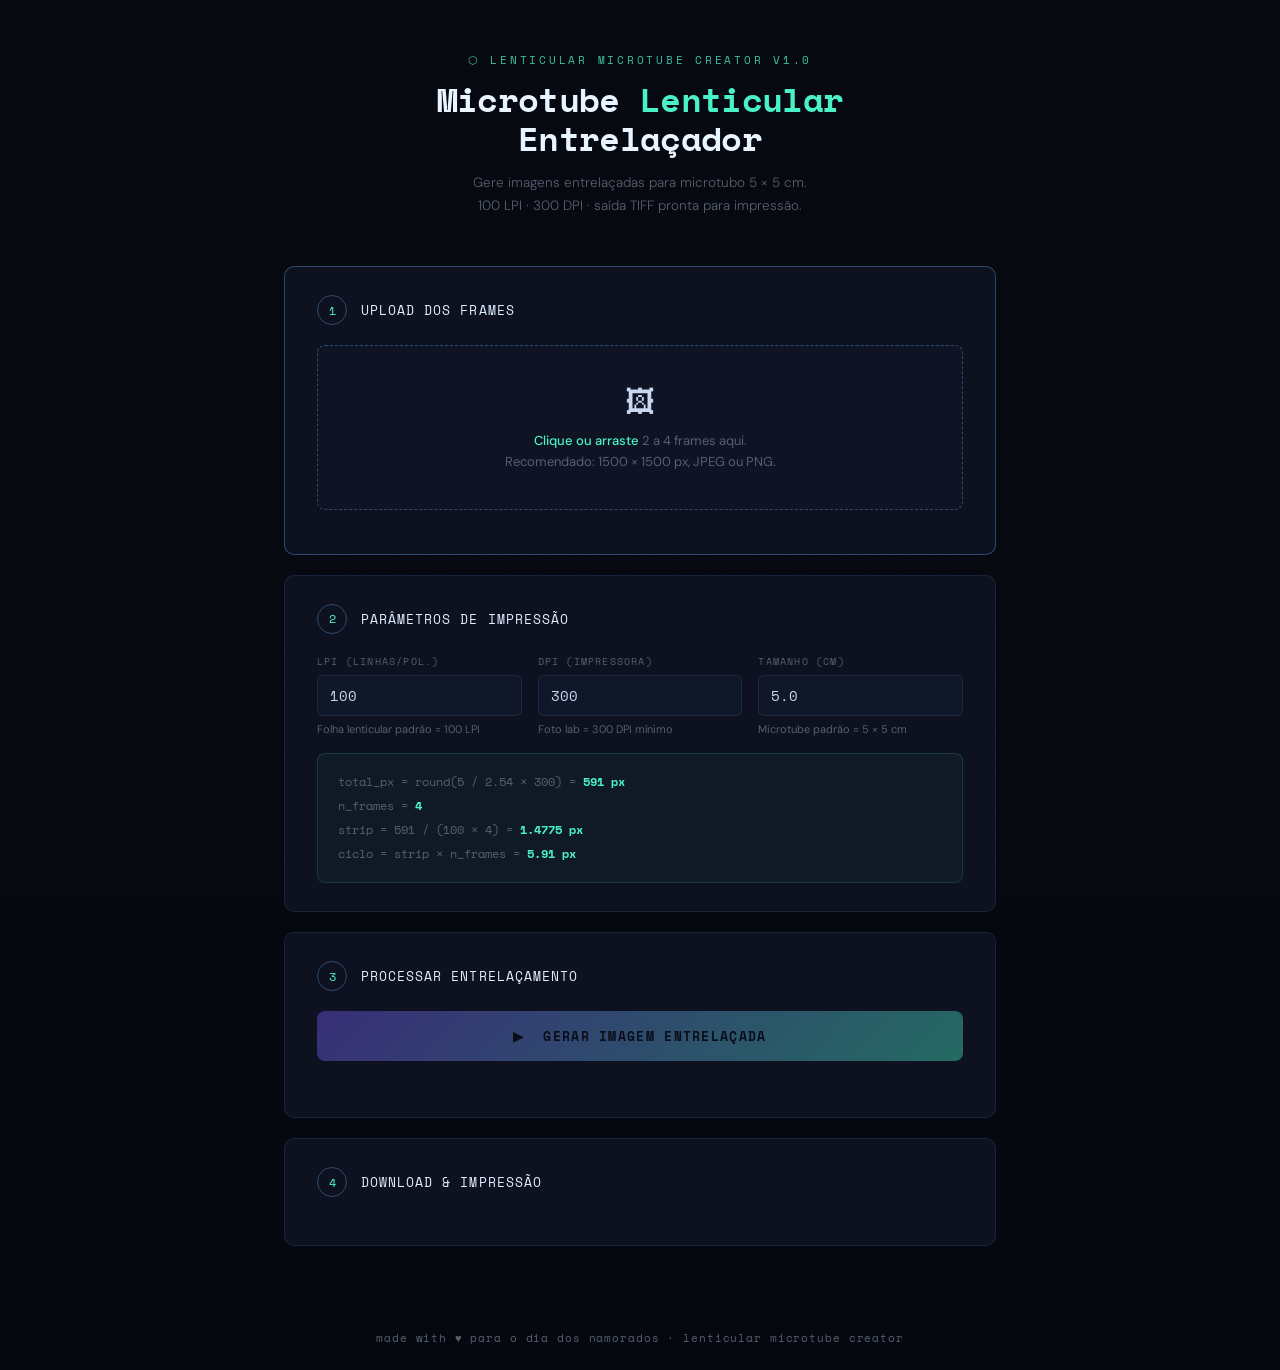
==== app/templates/index.html @ 51a80b2f "feat: run app, validate initial tests successfully" ====
<!DOCTYPE html>
<html lang="pt-BR">
<head>
<meta charset="UTF-8" />
<meta name="viewport" content="width=device-width, initial-scale=1.0" />
<title>Lenticular Microtube Creator</title>
<link rel="preconnect" href="https://fonts.googleapis.com" />
<link href="https://fonts.googleapis.com/css2?family=Space+Mono:ital,wght@0,400;0,700;1,400&family=DM+Sans:wght@300;400;500&display=swap" rel="stylesheet" />
<style>
  /* ── RESET & TOKENS ─────────────────────────────────────────── */
  *, *::before, *::after { box-sizing: border-box; margin: 0; padding: 0; }

  :root {
    --bg:         #060810;
    --surface:    #0d1120;
    --border:     rgba(100,180,255,.12);
    --border-hi:  rgba(100,180,255,.35);
    --text:       #c8d8f0;
    --muted:      #566070;
    --accent:     #4af0c8;
    --accent2:    #7b5cfa;
    --error:      #ff5c7a;
    --radius:     10px;
    --mono:       'Space Mono', monospace;
    --sans:       'DM Sans', sans-serif;
  }

  body {
    background: var(--bg);
    color: var(--text);
    font-family: var(--sans);
    font-size: 15px;
    min-height: 100vh;
    display: flex;
    flex-direction: column;
    align-items: center;
  }

  /* ── NOISE OVERLAY ─────────────────────────────────────────── */
  body::before {
    content: '';
    position: fixed; inset: 0; z-index: 0; pointer-events: none;
    background-image: url("data:image/svg+xml,%3Csvg viewBox='0 0 200 200' xmlns='http://www.w3.org/2000/svg'%3E%3Cfilter id='n'%3E%3CfeTurbulence type='fractalNoise' baseFrequency='0.9' numOctaves='4' stitchTiles='stitch'/%3E%3C/filter%3E%3Crect width='100%25' height='100%25' filter='url(%23n)' opacity='0.04'/%3E%3C/svg%3E");
    background-size: 180px;
    opacity: .55;
  }

  /* ── HEADER ─────────────────────────────────────────────────── */
  header {
    position: relative; z-index: 1;
    width: 100%; max-width: 760px;
    padding: 52px 24px 0;
    text-align: center;
  }

  .logo-line {
    font-family: var(--mono);
    font-size: 11px;
    letter-spacing: .25em;
    color: var(--accent);
    text-transform: uppercase;
    margin-bottom: 12px;
    opacity: .8;
  }

  h1 {
    font-family: var(--mono);
    font-size: clamp(22px, 5vw, 34px);
    font-weight: 700;
    line-height: 1.15;
    letter-spacing: -.02em;
    color: #e8f4ff;
    margin-bottom: 14px;
  }

  h1 span { color: var(--accent); }

  .subtitle {
    color: var(--muted);
    font-size: 13.5px;
    font-weight: 300;
    max-width: 480px;
    margin: 0 auto 48px;
    line-height: 1.7;
  }

  /* ── PIPELINE STEPS ─────────────────────────────────────────── */
  .pipeline {
    position: relative; z-index: 1;
    width: 100%; max-width: 760px;
    padding: 0 24px;
    display: flex;
    flex-direction: column;
    gap: 20px;
  }

  .step {
    background: var(--surface);
    border: 1px solid var(--border);
    border-radius: var(--radius);
    padding: 28px 32px;
    transition: border-color .2s;
  }
  .step.active  { border-color: var(--border-hi); }
  .step.done    { border-color: rgba(74,240,200,.25); }
  .step.error   { border-color: rgba(255,92,122,.3); }

  .step-head {
    display: flex;
    align-items: center;
    gap: 14px;
    margin-bottom: 20px;
  }

  .step-num {
    width: 30px; height: 30px;
    border-radius: 50%;
    border: 1.5px solid var(--border-hi);
    display: grid; place-items: center;
    font-family: var(--mono);
    font-size: 12px;
    color: var(--accent);
    flex-shrink: 0;
    transition: background .3s, border-color .3s;
  }
  .step.done .step-num { background: var(--accent); border-color: var(--accent); color: #060810; }
  .step.done .step-num::after { content: '✓'; font-size: 13px; font-weight: 700; }

  .step-title {
    font-family: var(--mono);
    font-size: 13px;
    letter-spacing: .08em;
    color: #e0eeff;
    text-transform: uppercase;
  }

  /* ── DROP ZONE ───────────────────────────────────────────────── */
  .dropzone {
    border: 1.5px dashed var(--border-hi);
    border-radius: 8px;
    padding: 36px 20px;
    text-align: center;
    cursor: pointer;
    transition: background .2s, border-color .2s;
    background: rgba(100,180,255,.02);
  }
  .dropzone:hover, .dropzone.drag-over {
    background: rgba(100,180,255,.06);
    border-color: var(--accent);
  }

  .dropzone input { display: none; }

  .drop-icon { font-size: 30px; margin-bottom: 10px; }
  .drop-label { font-size: 13px; color: var(--muted); line-height: 1.6; }
  .drop-label strong { color: var(--accent); font-weight: 500; }

  /* ── THUMBNAILS ──────────────────────────────────────────────── */
  .thumbs {
    display: flex;
    gap: 12px;
    flex-wrap: wrap;
    margin-top: 16px;
  }

  .thumb {
    position: relative;
    width: 80px; height: 80px;
    border-radius: 6px;
    overflow: hidden;
    border: 1px solid var(--border-hi);
  }
  .thumb img { width: 100%; height: 100%; object-fit: cover; display: block; }
  .thumb-label {
    position: absolute; bottom: 0; left: 0; right: 0;
    font-family: var(--mono); font-size: 9px;
    background: rgba(6,8,16,.75);
    color: var(--accent); text-align: center;
    padding: 2px 0;
  }
  .thumb-remove {
    position: absolute; top: 3px; right: 3px;
    background: rgba(255,92,122,.85);
    border: none; color: white;
    width: 16px; height: 16px;
    border-radius: 50%;
    font-size: 9px; cursor: pointer;
    display: grid; place-items: center;
    line-height: 1;
  }

  /* ── PARAMS ──────────────────────────────────────────────────── */
  .params-grid {
    display: grid;
    grid-template-columns: repeat(auto-fit, minmax(160px, 1fr));
    gap: 16px;
  }

  .param-field label {
    display: block;
    font-family: var(--mono);
    font-size: 10px;
    letter-spacing: .12em;
    color: var(--muted);
    text-transform: uppercase;
    margin-bottom: 6px;
  }

  .param-field input {
    width: 100%;
    background: rgba(100,180,255,.04);
    border: 1px solid var(--border);
    border-radius: 6px;
    padding: 9px 12px;
    color: var(--text);
    font-family: var(--mono);
    font-size: 14px;
    outline: none;
    transition: border-color .2s;
  }
  .param-field input:focus { border-color: var(--accent); }

  .param-hint {
    font-size: 11px; color: var(--muted);
    margin-top: 5px; line-height: 1.5;
  }

  /* ── MATH PREVIEW ────────────────────────────────────────────── */
  .math-box {
    background: rgba(74,240,200,.04);
    border: 1px solid rgba(74,240,200,.15);
    border-radius: 8px;
    padding: 16px 20px;
    font-family: var(--mono);
    font-size: 12px;
    line-height: 2;
    color: var(--muted);
    margin-top: 16px;
  }
  .math-box span { color: var(--accent); font-weight: 700; }

  /* ── BUTTON ──────────────────────────────────────────────────── */
  .btn-process {
    display: flex; align-items: center; justify-content: center; gap: 10px;
    width: 100%; margin-top: 12px;
    padding: 15px;
    background: linear-gradient(135deg, var(--accent2), var(--accent));
    border: none; border-radius: 8px;
    color: #060810;
    font-family: var(--mono); font-size: 13px; font-weight: 700;
    letter-spacing: .1em; text-transform: uppercase;
    cursor: pointer;
    transition: opacity .2s, transform .1s;
  }
  .btn-process:disabled { opacity: .4; cursor: not-allowed; }
  .btn-process:not(:disabled):hover { opacity: .88; }
  .btn-process:not(:disabled):active { transform: scale(.98); }

  /* ── PROGRESS ────────────────────────────────────────────────── */
  .progress-track {
    height: 3px;
    background: var(--border);
    border-radius: 3px;
    overflow: hidden;
    margin-top: 16px;
    display: none;
  }
  .progress-track.visible { display: block; }

  .progress-bar {
    height: 100%;
    background: linear-gradient(90deg, var(--accent2), var(--accent));
    border-radius: 3px;
    width: 0%;
    transition: width .4s ease;
    animation: pulse-bar 1.5s ease-in-out infinite;
  }
  @keyframes pulse-bar {
    0%, 100% { opacity: 1; } 50% { opacity: .6; }
  }

  .status-msg {
    font-family: var(--mono); font-size: 12px;
    color: var(--muted); margin-top: 10px;
    min-height: 18px;
  }
  .status-msg.ok    { color: var(--accent); }
  .status-msg.err   { color: var(--error); }

  /* ── RESULT PANEL ────────────────────────────────────────────── */
  .result-panel {
    display: none;
    flex-direction: column;
    align-items: center;
    gap: 20px;
  }
  .result-panel.visible { display: flex; }

  .preview-wrap {
    position: relative;
    width: 220px; height: 220px;
    border-radius: 50%;
    overflow: hidden;
    border: 2px solid var(--border-hi);
    box-shadow: 0 0 40px rgba(74,240,200,.15);
  }
  .preview-wrap img { width: 100%; height: 100%; object-fit: cover; }

  .preview-label {
    font-family: var(--mono); font-size: 11px;
    color: var(--muted); text-align: center; letter-spacing: .1em;
  }

  .btn-download {
    display: flex; align-items: center; gap: 8px;
    padding: 12px 28px;
    background: transparent;
    border: 1.5px solid var(--accent);
    border-radius: 8px;
    color: var(--accent);
    font-family: var(--mono); font-size: 12px; font-weight: 700;
    letter-spacing: .1em; text-transform: uppercase;
    cursor: pointer;
    transition: background .2s, color .2s;
    text-decoration: none;
  }
  .btn-download:hover { background: var(--accent); color: #060810; }

  .print-tip {
    background: rgba(123,92,250,.08);
    border: 1px solid rgba(123,92,250,.2);
    border-radius: 8px;
    padding: 14px 18px;
    font-size: 12.5px;
    line-height: 1.7;
    color: var(--muted);
    max-width: 440px;
    text-align: center;
  }
  .print-tip strong { color: #e0eeff; }

  /* ── FOOTER ─────────────────────────────────────────────────── */
  footer {
    position: relative; z-index: 1;
    margin-top: 60px; padding: 24px;
    font-family: var(--mono); font-size: 11px;
    color: var(--muted); letter-spacing: .08em;
    text-align: center;
  }
</style>
</head>
<body>

<header>
  <p class="logo-line">⬡ lenticular microtube creator v1.0</p>
  <h1>Microtube <span>Lenticular</span><br/>Entrelaçador</h1>
  <p class="subtitle">
    Gere imagens entrelaçadas para microtubo 5 × 5 cm.<br/>
    100 LPI · 300 DPI · saída TIFF pronta para impressão.
  </p>
</header>

<main class="pipeline">

  <!-- STEP 1: Upload -->
  <section class="step active" id="step-upload">
    <div class="step-head">
      <div class="step-num" id="num-1">1</div>
      <span class="step-title">Upload dos Frames</span>
    </div>

    <div class="dropzone" id="dropzone">
      <input type="file" id="file-input" accept="image/*" multiple />
      <div class="drop-icon">🖼</div>
      <p class="drop-label">
        <strong>Clique ou arraste</strong> 2 a 4 frames aqui.<br/>
        Recomendado: 1500 × 1500 px, JPEG ou PNG.
      </p>
    </div>

    <div class="thumbs" id="thumbs"></div>
  </section>

  <!-- STEP 2: Params -->
  <section class="step" id="step-params">
    <div class="step-head">
      <div class="step-num" id="num-2">2</div>
      <span class="step-title">Parâmetros de Impressão</span>
    </div>

    <div class="params-grid">
      <div class="param-field">
        <label>LPI (linhas/pol.)</label>
        <input type="number" id="p-lpi" value="100" min="60" max="200" />
        <p class="param-hint">Folha lenticular padrão = 100 LPI</p>
      </div>
      <div class="param-field">
        <label>DPI (impressora)</label>
        <input type="number" id="p-dpi" value="300" min="150" max="600" />
        <p class="param-hint">Foto lab = 300 DPI mínimo</p>
      </div>
      <div class="param-field">
        <label>Tamanho (cm)</label>
        <input type="number" id="p-size" value="5.0" min="2" max="20" step="0.5" />
        <p class="param-hint">Microtube padrão = 5 × 5 cm</p>
      </div>
    </div>

    <div class="math-box" id="math-box">
      <!-- preenchido via JS -->
    </div>
  </section>

  <!-- STEP 3: Process -->
  <section class="step" id="step-process">
    <div class="step-head">
      <div class="step-num" id="num-3">3</div>
      <span class="step-title">Processar Entrelaçamento</span>
    </div>

    <button class="btn-process" id="btn-run" disabled>
      ▶ &nbsp;Gerar Imagem Entrelaçada
    </button>

    <div class="progress-track" id="progress-track">
      <div class="progress-bar" id="progress-bar" style="width:15%"></div>
    </div>
    <p class="status-msg" id="status-msg"></p>
  </section>

  <!-- STEP 4: Result -->
  <section class="step" id="step-result">
    <div class="step-head">
      <div class="step-num" id="num-4">4</div>
      <span class="step-title">Download & Impressão</span>
    </div>

    <div class="result-panel" id="result-panel">
      <div class="preview-wrap">
        <img id="preview-img" src="" alt="Preview entrelaçado" />
      </div>
      <p class="preview-label">↑ simulação de como ficará no microtube</p>

      <a class="btn-download" id="btn-download" href="#" download>
        ↓ &nbsp;Baixar TIFF (impressão 1:1)
      </a>

      <div class="print-tip">
        <strong>Como imprimir:</strong><br/>
        Envie o TIFF para uma gráfica ou impressora fotográfica.<br/>
        Defina tamanho <strong>5 × 5 cm</strong> sem escalonamento automático.<br/>
        Papel fotográfico brilhante 300g+ recomendado.
      </div>
    </div>
  </section>

</main>

<footer>made with ♥ para o dia dos namorados · lenticular microtube creator</footer>

<script>
  // ── STATE ──────────────────────────────────────────────────────────────
  let selectedFiles = [];
  let currentJobId  = null;
  let pollTimer     = null;

  // ── DOM refs ───────────────────────────────────────────────────────────
  const dropzone     = document.getElementById('dropzone');
  const fileInput    = document.getElementById('file-input');
  const thumbsEl     = document.getElementById('thumbs');
  const btnRun       = document.getElementById('btn-run');
  const statusMsg    = document.getElementById('status-msg');
  const progressTrack= document.getElementById('progress-track');
  const progressBar  = document.getElementById('progress-bar');
  const resultPanel  = document.getElementById('result-panel');
  const previewImg   = document.getElementById('preview-img');
  const btnDownload  = document.getElementById('btn-download');
  const mathBox      = document.getElementById('math-box');

  // param inputs
  const pLpi  = document.getElementById('p-lpi');
  const pDpi  = document.getElementById('p-dpi');
  const pSize = document.getElementById('p-size');

  // ── DROP ZONE ──────────────────────────────────────────────────────────
  dropzone.addEventListener('click', () => fileInput.click());
  dropzone.addEventListener('dragover', e => { e.preventDefault(); dropzone.classList.add('drag-over'); });
  dropzone.addEventListener('dragleave', () => dropzone.classList.remove('drag-over'));
  dropzone.addEventListener('drop', e => {
    e.preventDefault(); dropzone.classList.remove('drag-over');
    addFiles([...e.dataTransfer.files]);
  });
  fileInput.addEventListener('change', () => addFiles([...fileInput.files]));

  function addFiles(newFiles) {
    newFiles.forEach(f => {
      if (selectedFiles.length >= 4) return;
      if (!f.type.startsWith('image/')) return;
      selectedFiles.push(f);
    });
    renderThumbs();
    updateMath();
    syncButton();
  }

  function renderThumbs() {
    thumbsEl.innerHTML = '';
    selectedFiles.forEach((f, i) => {
      const url = URL.createObjectURL(f);
      const div = document.createElement('div');
      div.className = 'thumb';
      div.innerHTML = `
        <img src="${url}" />
        <span class="thumb-label">F${i+1}</span>
        <button class="thumb-remove" data-i="${i}">×</button>`;
      thumbsEl.appendChild(div);
    });
    thumbsEl.querySelectorAll('.thumb-remove').forEach(btn => {
      btn.addEventListener('click', e => {
        e.stopPropagation();
        selectedFiles.splice(+btn.dataset.i, 1);
        renderThumbs(); updateMath(); syncButton();
      });
    });
  }

  // ── MATH PREVIEW ──────────────────────────────────────────────────────
  function updateMath() {
    const lpi    = +pLpi.value  || 100;
    const dpi    = +pDpi.value  || 300;
    const size   = +pSize.value || 5.0;
    const n      = selectedFiles.length || 4;
    const totalPx = Math.round(size / 2.54 * dpi);
    const strip   = (totalPx / (lpi * n)).toFixed(4);
    mathBox.innerHTML = `
      total_px = round(${size} / 2.54 × ${dpi}) = <span>${totalPx} px</span><br/>
      n_frames = <span>${n}</span><br/>
      strip    = ${totalPx} / (${lpi} × ${n}) = <span>${strip} px</span><br/>
      ciclo    = strip × n_frames = <span>${(strip * n).toFixed(2)} px</span>
    `;
  }

  [pLpi, pDpi, pSize].forEach(el => el.addEventListener('input', updateMath));
  updateMath();

  function syncButton() {
    btnRun.disabled = selectedFiles.length < 2;
  }

  // ── PROCESS ───────────────────────────────────────────────────────────
  btnRun.addEventListener('click', async () => {
    if (selectedFiles.length < 2) return;

    btnRun.disabled = true;
    progressTrack.classList.add('visible');
    progressBar.style.width = '10%';
    setStatus('Enviando frames…', '');

    const form = new FormData();
    selectedFiles.forEach(f => form.append('files', f));
    form.append('lpi',     pLpi.value);
    form.append('dpi',     pDpi.value);
    form.append('size_cm', pSize.value);

    try {
      const res  = await fetch('/api/process', { method: 'POST', body: form });
      const data = await res.json();
      if (!res.ok) throw new Error(data.detail || 'Erro no servidor');

      currentJobId = data.job_id;
      progressBar.style.width = '35%';
      setStatus('Processando entrelaçamento…', '');
      pollTimer = setInterval(pollStatus, 1200);
    } catch (err) {
      setStatus('Erro: ' + err.message, 'err');
      progressTrack.classList.remove('visible');
      btnRun.disabled = false;
    }
  });

  async function pollStatus() {
    try {
      const res  = await fetch(`/api/status/${currentJobId}`);
      const data = await res.json();

      if (data.status === 'processing') {
        progressBar.style.width = '70%';
        setStatus(data.message, '');
      }
      if (data.status === 'done') {
        clearInterval(pollTimer);
        progressBar.style.width = '100%';
        setStatus('✓ ' + data.message, 'ok');
        markDone(3);
        markDone(4);
        showResult();
      }
      if (data.status === 'error') {
        clearInterval(pollTimer);
        setStatus(data.message, 'err');
        btnRun.disabled = false;
        progressTrack.classList.remove('visible');
      }
    } catch { /* retry */ }
  }

  function showResult() {
    resultPanel.classList.add('visible');
    previewImg.src = `/api/preview/${currentJobId}?t=${Date.now()}`;
    btnDownload.href = `/api/download/${currentJobId}`;
    document.getElementById('step-result').scrollIntoView({ behavior: 'smooth' });
  }

  // ── HELPERS ────────────────────────────────────────────────────────────
  function setStatus(msg, cls) {
    statusMsg.textContent = msg;
    statusMsg.className   = 'status-msg ' + cls;
  }

  function markDone(n) {
    const step = document.getElementById(`step-${['','upload','params','process','result'][n]}`);
    const num  = document.getElementById(`num-${n}`);
    if (step) { step.classList.remove('active'); step.classList.add('done'); }
    if (num)  { num.innerHTML = ''; }
  }
</script>
</body>
</html>
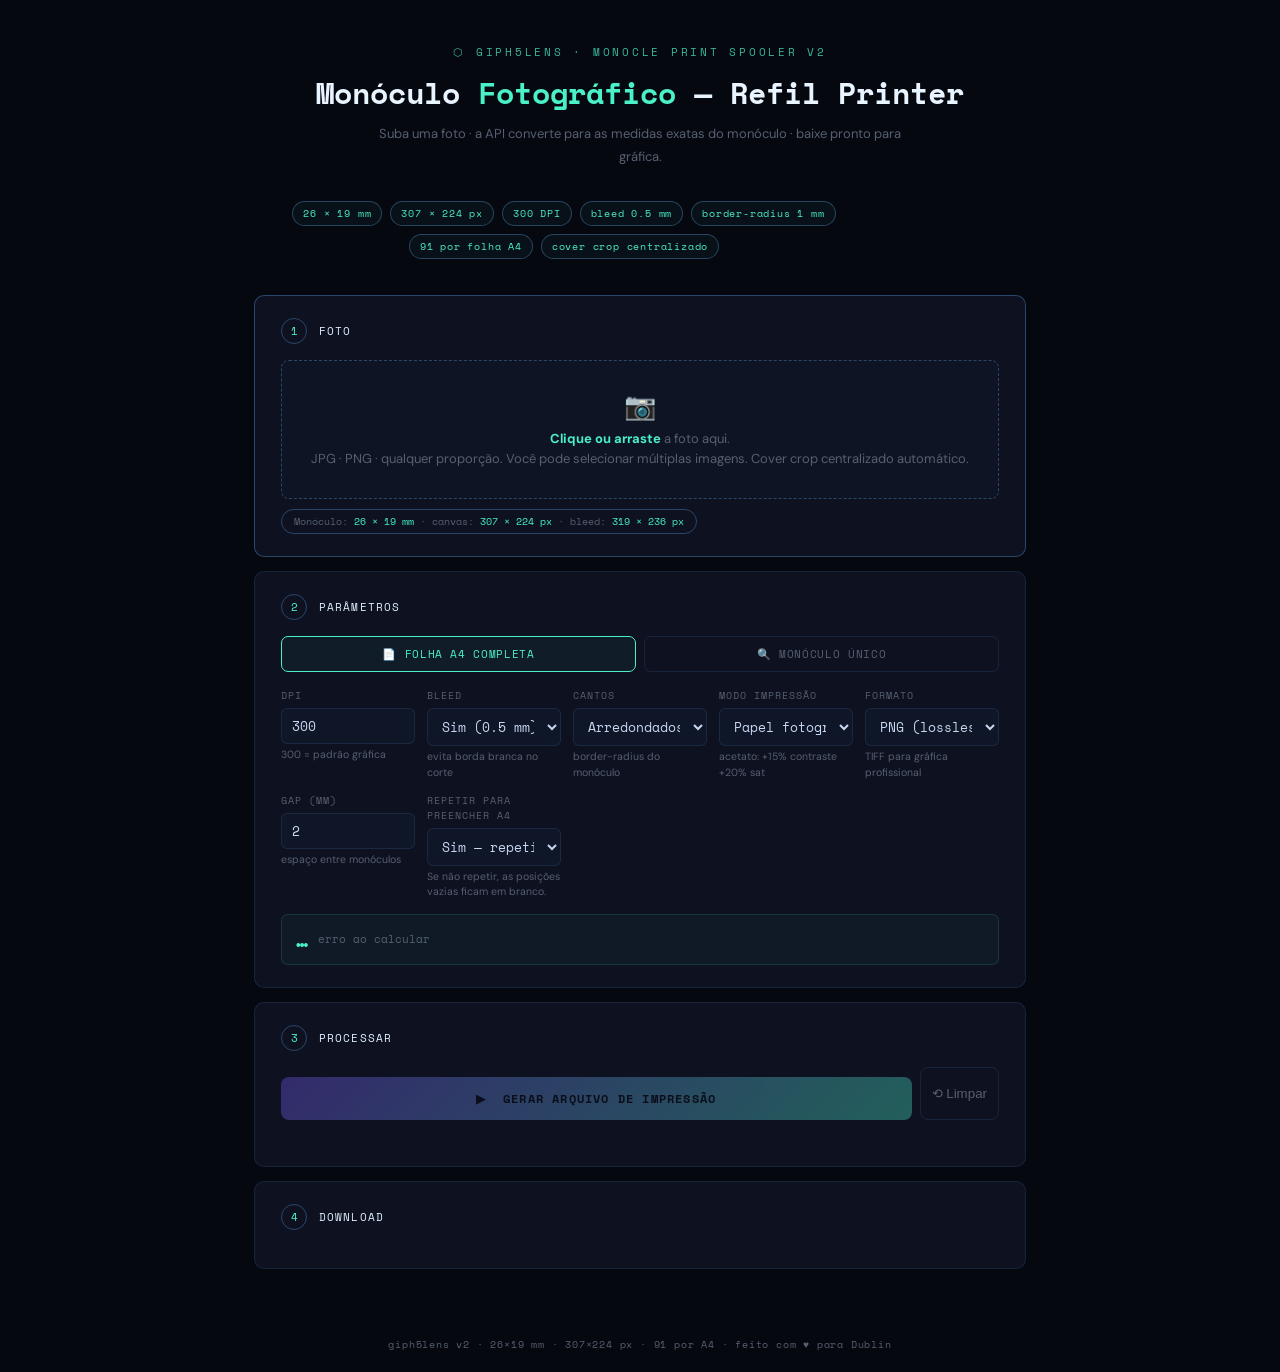
==== commit 1465d143: "Ready to go printer v2" ====
--- a/app/templates/index.html
+++ b/app/templates/index.html
@@ -1,628 +1,434 @@
 <!DOCTYPE html>
 <html lang="pt-BR">
 <head>
-<meta charset="UTF-8" />
-<meta name="viewport" content="width=device-width, initial-scale=1.0" />
-<title>Lenticular Microtube Creator</title>
-<link rel="preconnect" href="https://fonts.googleapis.com" />
-<link href="https://fonts.googleapis.com/css2?family=Space+Mono:ital,wght@0,400;0,700;1,400&family=DM+Sans:wght@300;400;500&display=swap" rel="stylesheet" />
+<meta charset="UTF-8"/>
+<meta name="viewport" content="width=device-width,initial-scale=1.0"/>
+<title>giph5lens — Monocle Print Spooler</title>
+<link href="https://fonts.googleapis.com/css2?family=Space+Mono:wght@400;700&family=DM+Sans:wght@300;400;500&display=swap" rel="stylesheet"/>
 <style>
-  /* ── RESET & TOKENS ─────────────────────────────────────────── */
-  *, *::before, *::after { box-sizing: border-box; margin: 0; padding: 0; }
-
-  :root {
-    --bg:         #060810;
-    --surface:    #0d1120;
-    --border:     rgba(100,180,255,.12);
-    --border-hi:  rgba(100,180,255,.35);
-    --text:       #c8d8f0;
-    --muted:      #566070;
-    --accent:     #4af0c8;
-    --accent2:    #7b5cfa;
-    --error:      #ff5c7a;
-    --radius:     10px;
-    --mono:       'Space Mono', monospace;
-    --sans:       'DM Sans', sans-serif;
-  }
-
-  body {
-    background: var(--bg);
-    color: var(--text);
-    font-family: var(--sans);
-    font-size: 15px;
-    min-height: 100vh;
-    display: flex;
-    flex-direction: column;
-    align-items: center;
-  }
-
-  /* ── NOISE OVERLAY ─────────────────────────────────────────── */
-  body::before {
-    content: '';
-    position: fixed; inset: 0; z-index: 0; pointer-events: none;
-    background-image: url("data:image/svg+xml,%3Csvg viewBox='0 0 200 200' xmlns='http://www.w3.org/2000/svg'%3E%3Cfilter id='n'%3E%3CfeTurbulence type='fractalNoise' baseFrequency='0.9' numOctaves='4' stitchTiles='stitch'/%3E%3C/filter%3E%3Crect width='100%25' height='100%25' filter='url(%23n)' opacity='0.04'/%3E%3C/svg%3E");
-    background-size: 180px;
-    opacity: .55;
-  }
-
-  /* ── HEADER ─────────────────────────────────────────────────── */
-  header {
-    position: relative; z-index: 1;
-    width: 100%; max-width: 760px;
-    padding: 52px 24px 0;
-    text-align: center;
-  }
-
-  .logo-line {
-    font-family: var(--mono);
-    font-size: 11px;
-    letter-spacing: .25em;
-    color: var(--accent);
-    text-transform: uppercase;
-    margin-bottom: 12px;
-    opacity: .8;
-  }
-
-  h1 {
-    font-family: var(--mono);
-    font-size: clamp(22px, 5vw, 34px);
-    font-weight: 700;
-    line-height: 1.15;
-    letter-spacing: -.02em;
-    color: #e8f4ff;
-    margin-bottom: 14px;
-  }
-
-  h1 span { color: var(--accent); }
-
-  .subtitle {
-    color: var(--muted);
-    font-size: 13.5px;
-    font-weight: 300;
-    max-width: 480px;
-    margin: 0 auto 48px;
-    line-height: 1.7;
-  }
-
-  /* ── PIPELINE STEPS ─────────────────────────────────────────── */
-  .pipeline {
-    position: relative; z-index: 1;
-    width: 100%; max-width: 760px;
-    padding: 0 24px;
-    display: flex;
-    flex-direction: column;
-    gap: 20px;
-  }
-
-  .step {
-    background: var(--surface);
-    border: 1px solid var(--border);
-    border-radius: var(--radius);
-    padding: 28px 32px;
-    transition: border-color .2s;
-  }
-  .step.active  { border-color: var(--border-hi); }
-  .step.done    { border-color: rgba(74,240,200,.25); }
-  .step.error   { border-color: rgba(255,92,122,.3); }
-
-  .step-head {
-    display: flex;
-    align-items: center;
-    gap: 14px;
-    margin-bottom: 20px;
-  }
-
-  .step-num {
-    width: 30px; height: 30px;
-    border-radius: 50%;
-    border: 1.5px solid var(--border-hi);
-    display: grid; place-items: center;
-    font-family: var(--mono);
-    font-size: 12px;
-    color: var(--accent);
-    flex-shrink: 0;
-    transition: background .3s, border-color .3s;
-  }
-  .step.done .step-num { background: var(--accent); border-color: var(--accent); color: #060810; }
-  .step.done .step-num::after { content: '✓'; font-size: 13px; font-weight: 700; }
-
-  .step-title {
-    font-family: var(--mono);
-    font-size: 13px;
-    letter-spacing: .08em;
-    color: #e0eeff;
-    text-transform: uppercase;
-  }
-
-  /* ── DROP ZONE ───────────────────────────────────────────────── */
-  .dropzone {
-    border: 1.5px dashed var(--border-hi);
-    border-radius: 8px;
-    padding: 36px 20px;
-    text-align: center;
-    cursor: pointer;
-    transition: background .2s, border-color .2s;
-    background: rgba(100,180,255,.02);
-  }
-  .dropzone:hover, .dropzone.drag-over {
-    background: rgba(100,180,255,.06);
-    border-color: var(--accent);
-  }
-
-  .dropzone input { display: none; }
-
-  .drop-icon { font-size: 30px; margin-bottom: 10px; }
-  .drop-label { font-size: 13px; color: var(--muted); line-height: 1.6; }
-  .drop-label strong { color: var(--accent); font-weight: 500; }
-
-  /* ── THUMBNAILS ──────────────────────────────────────────────── */
-  .thumbs {
-    display: flex;
-    gap: 12px;
-    flex-wrap: wrap;
-    margin-top: 16px;
-  }
-
-  .thumb {
-    position: relative;
-    width: 80px; height: 80px;
-    border-radius: 6px;
-    overflow: hidden;
-    border: 1px solid var(--border-hi);
-  }
-  .thumb img { width: 100%; height: 100%; object-fit: cover; display: block; }
-  .thumb-label {
-    position: absolute; bottom: 0; left: 0; right: 0;
-    font-family: var(--mono); font-size: 9px;
-    background: rgba(6,8,16,.75);
-    color: var(--accent); text-align: center;
-    padding: 2px 0;
-  }
-  .thumb-remove {
-    position: absolute; top: 3px; right: 3px;
-    background: rgba(255,92,122,.85);
-    border: none; color: white;
-    width: 16px; height: 16px;
-    border-radius: 50%;
-    font-size: 9px; cursor: pointer;
-    display: grid; place-items: center;
-    line-height: 1;
-  }
-
-  /* ── PARAMS ──────────────────────────────────────────────────── */
-  .params-grid {
-    display: grid;
-    grid-template-columns: repeat(auto-fit, minmax(160px, 1fr));
-    gap: 16px;
-  }
-
-  .param-field label {
-    display: block;
-    font-family: var(--mono);
-    font-size: 10px;
-    letter-spacing: .12em;
-    color: var(--muted);
-    text-transform: uppercase;
-    margin-bottom: 6px;
-  }
-
-  .param-field input {
-    width: 100%;
-    background: rgba(100,180,255,.04);
-    border: 1px solid var(--border);
-    border-radius: 6px;
-    padding: 9px 12px;
-    color: var(--text);
-    font-family: var(--mono);
-    font-size: 14px;
-    outline: none;
-    transition: border-color .2s;
-  }
-  .param-field input:focus { border-color: var(--accent); }
-
-  .param-hint {
-    font-size: 11px; color: var(--muted);
-    margin-top: 5px; line-height: 1.5;
-  }
-
-  /* ── MATH PREVIEW ────────────────────────────────────────────── */
-  .math-box {
-    background: rgba(74,240,200,.04);
-    border: 1px solid rgba(74,240,200,.15);
-    border-radius: 8px;
-    padding: 16px 20px;
-    font-family: var(--mono);
-    font-size: 12px;
-    line-height: 2;
-    color: var(--muted);
-    margin-top: 16px;
-  }
-  .math-box span { color: var(--accent); font-weight: 700; }
-
-  /* ── BUTTON ──────────────────────────────────────────────────── */
-  .btn-process {
-    display: flex; align-items: center; justify-content: center; gap: 10px;
-    width: 100%; margin-top: 12px;
-    padding: 15px;
-    background: linear-gradient(135deg, var(--accent2), var(--accent));
-    border: none; border-radius: 8px;
-    color: #060810;
-    font-family: var(--mono); font-size: 13px; font-weight: 700;
-    letter-spacing: .1em; text-transform: uppercase;
-    cursor: pointer;
-    transition: opacity .2s, transform .1s;
-  }
-  .btn-process:disabled { opacity: .4; cursor: not-allowed; }
-  .btn-process:not(:disabled):hover { opacity: .88; }
-  .btn-process:not(:disabled):active { transform: scale(.98); }
-
-  /* ── PROGRESS ────────────────────────────────────────────────── */
-  .progress-track {
-    height: 3px;
-    background: var(--border);
-    border-radius: 3px;
-    overflow: hidden;
-    margin-top: 16px;
-    display: none;
-  }
-  .progress-track.visible { display: block; }
-
-  .progress-bar {
-    height: 100%;
-    background: linear-gradient(90deg, var(--accent2), var(--accent));
-    border-radius: 3px;
-    width: 0%;
-    transition: width .4s ease;
-    animation: pulse-bar 1.5s ease-in-out infinite;
-  }
-  @keyframes pulse-bar {
-    0%, 100% { opacity: 1; } 50% { opacity: .6; }
-  }
-
-  .status-msg {
-    font-family: var(--mono); font-size: 12px;
-    color: var(--muted); margin-top: 10px;
-    min-height: 18px;
-  }
-  .status-msg.ok    { color: var(--accent); }
-  .status-msg.err   { color: var(--error); }
-
-  /* ── RESULT PANEL ────────────────────────────────────────────── */
-  .result-panel {
-    display: none;
-    flex-direction: column;
-    align-items: center;
-    gap: 20px;
-  }
-  .result-panel.visible { display: flex; }
-
-  .preview-wrap {
-    position: relative;
-    width: 220px; height: 220px;
-    border-radius: 50%;
-    overflow: hidden;
-    border: 2px solid var(--border-hi);
-    box-shadow: 0 0 40px rgba(74,240,200,.15);
-  }
-  .preview-wrap img { width: 100%; height: 100%; object-fit: cover; }
-
-  .preview-label {
-    font-family: var(--mono); font-size: 11px;
-    color: var(--muted); text-align: center; letter-spacing: .1em;
-  }
-
-  .btn-download {
-    display: flex; align-items: center; gap: 8px;
-    padding: 12px 28px;
-    background: transparent;
-    border: 1.5px solid var(--accent);
-    border-radius: 8px;
-    color: var(--accent);
-    font-family: var(--mono); font-size: 12px; font-weight: 700;
-    letter-spacing: .1em; text-transform: uppercase;
-    cursor: pointer;
-    transition: background .2s, color .2s;
-    text-decoration: none;
-  }
-  .btn-download:hover { background: var(--accent); color: #060810; }
-
-  .print-tip {
-    background: rgba(123,92,250,.08);
-    border: 1px solid rgba(123,92,250,.2);
-    border-radius: 8px;
-    padding: 14px 18px;
-    font-size: 12.5px;
-    line-height: 1.7;
-    color: var(--muted);
-    max-width: 440px;
-    text-align: center;
-  }
-  .print-tip strong { color: #e0eeff; }
-
-  /* ── FOOTER ─────────────────────────────────────────────────── */
-  footer {
-    position: relative; z-index: 1;
-    margin-top: 60px; padding: 24px;
-    font-family: var(--mono); font-size: 11px;
-    color: var(--muted); letter-spacing: .08em;
-    text-align: center;
-  }
+*,*::before,*::after{box-sizing:border-box;margin:0;padding:0}
+:root{
+  --bg:#060810;--surface:#0d1120;--border:rgba(100,180,255,.12);--border-hi:rgba(100,180,255,.32);
+  --text:#c8d8f0;--muted:#566070;--accent:#4af0c8;--accent2:#7b5cfa;--error:#ff5c7a;--warn:#f0a04a;
+  --radius:10px;--mono:'Space Mono',monospace;--sans:'DM Sans',sans-serif;
+}
+body{background:var(--bg);color:var(--text);font-family:var(--sans);font-size:15px;min-height:100vh;display:flex;flex-direction:column;align-items:center}
+header{width:100%;max-width:820px;padding:44px 24px 0;text-align:center}
+.logo{font-family:var(--mono);font-size:11px;letter-spacing:.25em;color:var(--accent);text-transform:uppercase;margin-bottom:10px;opacity:.75}
+h1{font-family:var(--mono);font-size:clamp(20px,4.5vw,30px);font-weight:700;color:#e8f4ff;margin-bottom:8px}
+h1 span{color:var(--accent)}
+.sub{color:var(--muted);font-size:13px;max-width:540px;margin:0 auto 32px;line-height:1.75}
+
+/* spec strip */
+.spec-strip{display:flex;flex-wrap:wrap;justify-content:center;gap:8px;margin-bottom:36px;max-width:620px}
+.spec-chip{font-family:var(--mono);font-size:10px;letter-spacing:.08em;padding:4px 10px;border:1px solid var(--border-hi);border-radius:20px;color:var(--accent);background:rgba(74,240,200,.04)}
+
+.pipeline{width:100%;max-width:820px;padding:0 24px;display:flex;flex-direction:column;gap:14px}
+.step{background:var(--surface);border:1px solid var(--border);border-radius:var(--radius);padding:22px 26px;transition:border-color .2s}
+.step.active{border-color:var(--border-hi)}.step.done{border-color:rgba(74,240,200,.22)}.step.error{border-color:rgba(255,92,122,.28)}
+.step-head{display:flex;align-items:center;gap:12px;margin-bottom:16px}
+.step-num{width:26px;height:26px;border-radius:50%;border:1.5px solid var(--border-hi);display:grid;place-items:center;font-family:var(--mono);font-size:11px;color:var(--accent);flex-shrink:0}
+.step.done .step-num{background:var(--accent);border-color:var(--accent);color:#060810}
+.step.done .step-num::after{content:'✓';font-size:12px;font-weight:700}
+.step-title{font-family:var(--mono);font-size:11px;letter-spacing:.1em;color:#e0eeff;text-transform:uppercase}
+
+/* dropzone */
+.dz{border:1.5px dashed var(--border-hi);border-radius:8px;padding:28px 16px;text-align:center;cursor:pointer;transition:background .2s,border-color .2s;background:rgba(100,180,255,.02)}
+.dz:hover,.dz.over{background:rgba(100,180,255,.05);border-color:var(--accent)}
+.dz input{display:none}
+.dz-icon{font-size:26px;margin-bottom:6px}
+.dz-label{font-size:13px;color:var(--muted);line-height:1.6}
+.dz-label strong{color:var(--accent)}
+.thumb-row{display:none;align-items:center;gap:14px;margin-top:14px}
+.thumb-row.vis{display:flex}
+.thumb-img{width:88px;height:64px;border-radius:5px;object-fit:cover;border:1px solid var(--border-hi)}
+.thumb-info{font-size:12px;color:var(--muted);line-height:1.9}
+.thumb-info strong{color:var(--text);display:block;font-size:13px}
+.warn-badge{display:none;margin-top:8px;padding:6px 12px;background:rgba(240,160,74,.08);border:1px solid rgba(240,160,74,.25);border-radius:6px;font-size:12px;color:var(--warn);font-family:var(--mono)}
+.warn-badge.vis{display:block}
+
+/* mode tabs */
+.mode-tabs{display:flex;gap:8px;margin-bottom:16px}
+.tab{flex:1;padding:9px;border:1px solid var(--border);border-radius:7px;background:transparent;color:var(--muted);font-family:var(--mono);font-size:11px;letter-spacing:.06em;cursor:pointer;transition:all .2s;text-transform:uppercase}
+.tab.active{border-color:var(--accent);color:var(--accent);background:rgba(74,240,200,.05)}
+
+/* params */
+.params-grid{display:grid;grid-template-columns:repeat(auto-fit,minmax(130px,1fr));gap:12px}
+.pf label{display:block;font-family:var(--mono);font-size:10px;letter-spacing:.1em;color:var(--muted);text-transform:uppercase;margin-bottom:5px}
+.pf input,.pf select{width:100%;background:rgba(100,180,255,.03);border:1px solid var(--border);border-radius:6px;padding:7px 10px;color:var(--text);font-family:var(--mono);font-size:13px;outline:none;transition:border-color .2s}
+.pf input:focus,.pf select:focus{border-color:var(--accent)}
+.pf .hint{font-size:10.5px;color:var(--muted);margin-top:3px;line-height:1.5}
+
+/* layout badge */
+.layout-badge{display:flex;flex-wrap:wrap;align-items:center;gap:10px;margin-top:14px;padding:10px 14px;background:rgba(74,240,200,.04);border:1px solid rgba(74,240,200,.14);border-radius:7px;font-family:var(--mono);font-size:11px}
+.badge-count{font-size:20px;font-weight:700;color:var(--accent)}
+.badge-sub{color:var(--muted);line-height:1.8}
+
+/* monocle preview pill */
+.monocle-pill{display:inline-flex;align-items:center;gap:6px;padding:4px 12px;border:1px solid var(--border-hi);border-radius:20px;font-family:var(--mono);font-size:10px;color:var(--muted);margin-top:10px}
+.monocle-pill span{color:var(--accent)}
+
+/* btn */
+.btn-run{display:flex;align-items:center;justify-content:center;gap:8px;width:100%;margin-top:10px;padding:13px;background:linear-gradient(135deg,var(--accent2),var(--accent));border:none;border-radius:8px;color:#060810;font-family:var(--mono);font-size:12px;font-weight:700;letter-spacing:.1em;text-transform:uppercase;cursor:pointer;transition:opacity .2s,transform .1s}
+.btn-run:disabled{opacity:.35;cursor:not-allowed}
+.btn-run:not(:disabled):hover{opacity:.85}
+.btn-run:not(:disabled):active{transform:scale(.98)}
+
+/* progress */
+.prog-track{height:3px;background:var(--border);border-radius:3px;overflow:hidden;margin-top:14px;display:none}
+.prog-track.vis{display:block}
+.prog-bar{height:100%;background:linear-gradient(90deg,var(--accent2),var(--accent));width:0%;transition:width .4s ease}
+.status-msg{font-family:var(--mono);font-size:11px;color:var(--muted);margin-top:8px;min-height:16px}
+.status-msg.ok{color:var(--accent)}.status-msg.err{color:var(--error)}
+
+/* result */
+.result-panel{display:none;flex-direction:column;align-items:center;gap:16px}
+.result-panel.vis{display:flex}
+.preview-wrap{border:1px solid var(--border-hi);border-radius:6px;overflow:hidden;box-shadow:0 0 30px rgba(74,240,200,.07)}
+.preview-wrap img{display:block;max-width:100%;height:auto;max-height:560px}
+.result-meta{font-family:var(--mono);font-size:11px;color:var(--muted);text-align:center;line-height:2}
+.result-meta strong{color:var(--accent)}
+.btn-dl{display:flex;align-items:center;gap:8px;padding:10px 24px;background:transparent;border:1.5px solid var(--accent);border-radius:8px;color:var(--accent);font-family:var(--mono);font-size:11px;font-weight:700;letter-spacing:.1em;text-transform:uppercase;cursor:pointer;text-decoration:none;transition:background .2s,color .2s}
+.btn-dl:hover{background:var(--accent);color:#060810}
+.print-tip{background:rgba(123,92,250,.06);border:1px solid rgba(123,92,250,.18);border-radius:8px;padding:12px 16px;font-size:12px;line-height:1.85;color:var(--muted);max-width:480px;text-align:center}
+.print-tip strong{color:#e0eeff}
+
+footer{margin-top:48px;padding:20px;font-family:var(--mono);font-size:10px;color:var(--muted);letter-spacing:.08em;text-align:center}
 </style>
 </head>
 <body>
 
 <header>
-  <p class="logo-line">⬡ lenticular microtube creator v1.0</p>
-  <h1>Microtube <span>Lenticular</span><br/>Entrelaçador</h1>
-  <p class="subtitle">
-    Gere imagens entrelaçadas para microtubo 5 × 5 cm.<br/>
-    100 LPI · 300 DPI · saída TIFF pronta para impressão.
-  </p>
+  <p class="logo">⬡ giph5lens · monocle print spooler v2</p>
+  <h1>Monóculo <span>Fotográfico</span> — Refil Printer</h1>
+  <p class="sub">Suba uma foto · a API converte para as medidas exatas do monóculo · baixe pronto para gráfica.</p>
+  <div class="spec-strip">
+    <span class="spec-chip">26 × 19 mm</span>
+    <span class="spec-chip">307 × 224 px</span>
+    <span class="spec-chip">300 DPI</span>
+    <span class="spec-chip">bleed 0.5 mm</span>
+    <span class="spec-chip">border-radius 1 mm</span>
+    <span class="spec-chip">91 por folha A4</span>
+    <span class="spec-chip">cover crop centralizado</span>
+  </div>
 </header>
 
 <main class="pipeline">
 
-  <!-- STEP 1: Upload -->
+  <!-- STEP 1 -->
   <section class="step active" id="step-upload">
-    <div class="step-head">
-      <div class="step-num" id="num-1">1</div>
-      <span class="step-title">Upload dos Frames</span>
-    </div>
-
-    <div class="dropzone" id="dropzone">
-      <input type="file" id="file-input" accept="image/*" multiple />
-      <div class="drop-icon">🖼</div>
-      <p class="drop-label">
-        <strong>Clique ou arraste</strong> 2 a 4 frames aqui.<br/>
-        Recomendado: 1500 × 1500 px, JPEG ou PNG.
-      </p>
-    </div>
-
-    <div class="thumbs" id="thumbs"></div>
+    <div class="step-head"><div class="step-num" id="num-1">1</div><span class="step-title">Foto</span></div>
+    <div class="dz" id="dz">
+      <input type="file" id="fi" accept="image/*" multiple/>
+      <div class="dz-icon">📷</div>
+      <p class="dz-label"><strong>Clique ou arraste</strong> a foto aqui.<br/>
+      JPG · PNG · qualquer proporção. Você pode selecionar múltiplas imagens. Cover crop centralizado automático.</p>
+    </div>
+    <div class="thumb-row" id="thumb-row">
+      <img class="thumb-img" id="thumb-img" src="" alt="preview"/>
+      <div class="thumb-info">
+        <strong id="t-name"></strong>
+        <span id="t-size"></span><br/>
+        <span id="t-dims"></span>
+        <div id="t-count" style="font-size:12px;color:var(--muted)"></div>
+      </div>
+    </div>
+    <div class="warn-badge" id="warn-badge">⚠️ crop_loss_risk = high — foto com proporção muito diferente de 26:19. Confira o preview antes de imprimir.</div>
+    <div class="monocle-pill">Monóculo: <span>26 × 19 mm</span> · canvas: <span>307 × 224 px</span> · bleed: <span>319 × 236 px</span></div>
   </section>
 
-  <!-- STEP 2: Params -->
+  <!-- STEP 2 -->
   <section class="step" id="step-params">
-    <div class="step-head">
-      <div class="step-num" id="num-2">2</div>
-      <span class="step-title">Parâmetros de Impressão</span>
+    <div class="step-head"><div class="step-num" id="num-2">2</div><span class="step-title">Parâmetros</span></div>
+
+    <div class="mode-tabs">
+      <button class="tab active" id="tab-a4" onclick="setMode('a4')">📄 Folha A4 completa</button>
+      <button class="tab" id="tab-single" onclick="setMode('single')">🔍 Monóculo único</button>
     </div>
 
     <div class="params-grid">
-      <div class="param-field">
-        <label>LPI (linhas/pol.)</label>
-        <input type="number" id="p-lpi" value="100" min="60" max="200" />
-        <p class="param-hint">Folha lenticular padrão = 100 LPI</p>
-      </div>
-      <div class="param-field">
-        <label>DPI (impressora)</label>
-        <input type="number" id="p-dpi" value="300" min="150" max="600" />
-        <p class="param-hint">Foto lab = 300 DPI mínimo</p>
-      </div>
-      <div class="param-field">
-        <label>Tamanho (cm)</label>
-        <input type="number" id="p-size" value="5.0" min="2" max="20" step="0.5" />
-        <p class="param-hint">Microtube padrão = 5 × 5 cm</p>
-      </div>
-    </div>
-
-    <div class="math-box" id="math-box">
-      <!-- preenchido via JS -->
+      <div class="pf">
+        <label>DPI</label>
+        <input type="number" id="p-dpi" value="300" min="150" max="600"/>
+        <p class="hint">300 = padrão gráfica</p>
+      </div>
+      <div class="pf">
+        <label>Bleed</label>
+        <select id="p-bleed">
+          <option value="true" selected>Sim (0.5 mm)</option>
+          <option value="false">Não</option>
+        </select>
+        <p class="hint">evita borda branca no corte</p>
+      </div>
+      <div class="pf">
+        <label>Cantos</label>
+        <select id="p-corners">
+          <option value="true" selected>Arredondados (1 mm)</option>
+          <option value="false">Retos</option>
+        </select>
+        <p class="hint">border-radius do monóculo</p>
+      </div>
+      <div class="pf">
+        <label>Modo impressão</label>
+        <select id="p-enhance">
+          <option value="false" selected>Papel fotográfico</option>
+          <option value="true">Acetato / Transparência</option>
+        </select>
+        <p class="hint">acetato: +15% contraste +20% sat</p>
+      </div>
+      <div class="pf">
+        <label>Formato</label>
+        <select id="p-format">
+          <option value="PNG" selected>PNG (lossless)</option>
+          <option value="TIFF">TIFF (máx. fidelidade)</option>
+        </select>
+        <p class="hint">TIFF para gráfica profissional</p>
+      </div>
+      <div class="pf" id="gap-field">
+        <label>Gap (mm)</label>
+        <input type="number" id="p-gap" value="2" min="1" max="8" step="0.5"/>
+        <p class="hint">espaço entre monóculos</p>
+      </div>
+      <div class="pf">
+        <label>Repetir para preencher A4</label>
+        <select id="p-repeat">
+          <option value="repeat" selected>Sim — repetir em loop</option>
+          <option value="no-repeat">Não — só as selecionadas</option>
+        </select>
+        <p class="hint">Se não repetir, as posições vazias ficam em branco.</p>
+      </div>
+    </div>
+
+    <div class="layout-badge" id="layout-badge">
+      <span class="badge-count" id="b-count">…</span>
+      <span class="badge-sub" id="b-sub">calculando…</span>
     </div>
   </section>
 
-  <!-- STEP 3: Process -->
+  <!-- STEP 3 -->
   <section class="step" id="step-process">
-    <div class="step-head">
-      <div class="step-num" id="num-3">3</div>
-      <span class="step-title">Processar Entrelaçamento</span>
-    </div>
-
-    <button class="btn-process" id="btn-run" disabled>
-      ▶ &nbsp;Gerar Imagem Entrelaçada
-    </button>
-
-    <div class="progress-track" id="progress-track">
-      <div class="progress-bar" id="progress-bar" style="width:15%"></div>
-    </div>
+    <div class="step-head"><div class="step-num" id="num-3">3</div><span class="step-title">Processar</span></div>
+    <div style="display:flex;gap:8px">
+      <button class="btn-run" id="btn-run" style="flex:1" disabled>▶ &nbsp;Gerar Arquivo de Impressão</button>
+      <button id="btn-reset" style="padding:11px;border-radius:8px;border:1px solid var(--border);background:transparent;color:var(--muted);cursor:pointer">⟲ Limpar</button>
+    </div>
+    <div class="prog-track" id="prog-track"><div class="prog-bar" id="prog-bar"></div></div>
     <p class="status-msg" id="status-msg"></p>
   </section>
 
-  <!-- STEP 4: Result -->
+  <!-- STEP 4 -->
   <section class="step" id="step-result">
-    <div class="step-head">
-      <div class="step-num" id="num-4">4</div>
-      <span class="step-title">Download & Impressão</span>
-    </div>
-
+    <div class="step-head"><div class="step-num" id="num-4">4</div><span class="step-title">Download</span></div>
     <div class="result-panel" id="result-panel">
-      <div class="preview-wrap">
-        <img id="preview-img" src="" alt="Preview entrelaçado" />
-      </div>
-      <p class="preview-label">↑ simulação de como ficará no microtube</p>
-
-      <a class="btn-download" id="btn-download" href="#" download>
-        ↓ &nbsp;Baixar TIFF (impressão 1:1)
-      </a>
-
+      <div class="preview-wrap"><img id="preview-img" src="" alt="Preview"/></div>
+      <p class="result-meta" id="result-meta"></p>
+      <div style="display:flex;gap:10px;align-items:center">
+        <a class="btn-dl" id="btn-dl" href="#" download>↓ &nbsp;Baixar arquivo de impressão</a>
+        <button id="btn-print" class="btn-dl" style="background:transparent;border-color:var(--accent);color:var(--accent)">🖨️ &nbsp;Imprimir/PDF</button>
+      </div>
       <div class="print-tip">
         <strong>Como imprimir:</strong><br/>
-        Envie o TIFF para uma gráfica ou impressora fotográfica.<br/>
-        Defina tamanho <strong>5 × 5 cm</strong> sem escalonamento automático.<br/>
-        Papel fotográfico brilhante 300g+ recomendado.
+        Envie para a gráfica ou impressora fotográfica.<br/>
+        Selecione <strong>tamanho real · 100% · sem ajuste automático</strong>.<br/>
+        Papel fotográfico glossy 200g+ ou acetato (modo transparência).
       </div>
     </div>
   </section>
 
 </main>
 
-<footer>made with ♥ para o dia dos namorados · lenticular microtube creator</footer>
+<footer>giph5lens v2 · 26×19 mm · 307×224 px · 91 por A4 · feito com ♥ para Dublin</footer>
 
 <script>
-  // ── STATE ──────────────────────────────────────────────────────────────
-  let selectedFiles = [];
-  let currentJobId  = null;
-  let pollTimer     = null;
-
-  // ── DOM refs ───────────────────────────────────────────────────────────
-  const dropzone     = document.getElementById('dropzone');
-  const fileInput    = document.getElementById('file-input');
-  const thumbsEl     = document.getElementById('thumbs');
-  const btnRun       = document.getElementById('btn-run');
-  const statusMsg    = document.getElementById('status-msg');
-  const progressTrack= document.getElementById('progress-track');
-  const progressBar  = document.getElementById('progress-bar');
-  const resultPanel  = document.getElementById('result-panel');
-  const previewImg   = document.getElementById('preview-img');
-  const btnDownload  = document.getElementById('btn-download');
-  const mathBox      = document.getElementById('math-box');
-
-  // param inputs
-  const pLpi  = document.getElementById('p-lpi');
-  const pDpi  = document.getElementById('p-dpi');
-  const pSize = document.getElementById('p-size');
-
-  // ── DROP ZONE ──────────────────────────────────────────────────────────
-  dropzone.addEventListener('click', () => fileInput.click());
-  dropzone.addEventListener('dragover', e => { e.preventDefault(); dropzone.classList.add('drag-over'); });
-  dropzone.addEventListener('dragleave', () => dropzone.classList.remove('drag-over'));
-  dropzone.addEventListener('drop', e => {
-    e.preventDefault(); dropzone.classList.remove('drag-over');
-    addFiles([...e.dataTransfer.files]);
-  });
-  fileInput.addEventListener('change', () => addFiles([...fileInput.files]));
-
-  function addFiles(newFiles) {
-    newFiles.forEach(f => {
-      if (selectedFiles.length >= 4) return;
-      if (!f.type.startsWith('image/')) return;
-      selectedFiles.push(f);
+let files = [], jobId = null, pollTimer = null, mode = 'a4';
+
+const dz         = document.getElementById('dz');
+const fi         = document.getElementById('fi');
+const thumbRow   = document.getElementById('thumb-row');
+const thumbImg   = document.getElementById('thumb-img');
+const warnBadge  = document.getElementById('warn-badge');
+const btnRun     = document.getElementById('btn-run');
+const progTrack  = document.getElementById('prog-track');
+const progBar    = document.getElementById('prog-bar');
+const statusMsg  = document.getElementById('status-msg');
+const resultPanel= document.getElementById('result-panel');
+const previewImg = document.getElementById('preview-img');
+const btnDl      = document.getElementById('btn-dl');
+const resultMeta = document.getElementById('result-meta');
+const bCount     = document.getElementById('b-count');
+const bSub       = document.getElementById('b-sub');
+const btnReset   = document.getElementById('btn-reset');
+const btnPrint   = document.getElementById('btn-print');
+
+dz.addEventListener('click', () => fi.click());
+dz.addEventListener('dragover', e => { e.preventDefault(); dz.classList.add('over'); });
+dz.addEventListener('dragleave', () => dz.classList.remove('over'));
+dz.addEventListener('drop', e => { e.preventDefault(); dz.classList.remove('over'); setFiles(e.dataTransfer.files); });
+fi.addEventListener('change', () => setFiles(fi.files));
+
+function setFiles(flist) {
+  const arr = Array.from(flist || []);
+  if (arr.length === 0) return;
+  files = arr.filter(f => f.type && f.type.startsWith('image/'));
+  if (files.length === 0) return;
+  const first = files[0];
+  const url = URL.createObjectURL(first);
+  thumbImg.src = url;
+  document.getElementById('t-name').textContent = first.name;
+  document.getElementById('t-size').textContent = (first.size/1024).toFixed(0) + ' KB';
+  document.getElementById('t-count').textContent = files.length > 1 ? files.length + ' imagens selecionadas' : '';
+  const imgEl = new Image();
+  imgEl.onload = () => {
+    document.getElementById('t-dims').textContent = imgEl.width + '×' + imgEl.height + ' px';
+    const srcAr = imgEl.width / imgEl.height;
+    const tgtAr = 307 / 224;
+    const diff  = Math.abs(srcAr - tgtAr) / tgtAr;
+    warnBadge.classList.toggle('vis', diff > 0.35);
+  };
+  imgEl.src = url;
+  thumbRow.classList.add('vis');
+  btnRun.disabled = false;
+  fetchBadge();
+}
+
+function setMode(m) {
+  mode = m;
+  document.getElementById('tab-a4').classList.toggle('active', m === 'a4');
+  document.getElementById('tab-single').classList.toggle('active', m === 'single');
+  document.getElementById('gap-field').style.opacity = m === 'a4' ? '1' : '0.35';
+  fetchBadge();
+}
+
+async function fetchBadge() {
+  if (mode === 'single') {
+    bCount.textContent = '1';
+    bSub.textContent   = 'monóculo único · 26×19 mm · 307×224 px (+ bleed: 319×236 px)';
+    return;
+  }
+  try {
+    const params = new URLSearchParams({
+      dpi: document.getElementById('p-dpi').value,
+      gap_mm: document.getElementById('p-gap').value,
+      margin_mm: 8,
     });
-    renderThumbs();
-    updateMath();
-    syncButton();
+    const r = await fetch('/api/layout-calc?' + params);
+    const d = await r.json();
+    bCount.textContent = d.total_per_a4 + ' monóculos';
+    bSub.textContent   = `${d.cols} colunas × ${d.rows} linhas · ${d.dpi} DPI · A4 210×297 mm`;
+  } catch { bSub.textContent = 'erro ao calcular'; }
+}
+
+['p-dpi','p-gap'].forEach(id => {
+  const el = document.getElementById(id);
+  if (el) el.addEventListener('input', fetchBadge);
+});
+fetchBadge();
+
+if (btnReset) btnReset.addEventListener('click', resetForm);
+if (btnPrint) btnPrint.addEventListener('click', printAsPDF);
+
+btnRun.addEventListener('click', async () => {
+  if (!files || files.length === 0) return;
+  btnRun.disabled = true;
+  progTrack.classList.add('vis');
+  progBar.style.width = '8%';
+  setStatus('Enviando…', '');
+
+  const fd = new FormData();
+  for (const f of files) fd.append('file', f);
+  fd.append('mode',   mode);
+  fd.append('dpi',    document.getElementById('p-dpi').value);
+  fd.append('with_bleed',            document.getElementById('p-bleed').value);
+  fd.append('round_corners',         document.getElementById('p-corners').value);
+  fd.append('enhance_transparency',  document.getElementById('p-enhance').value);
+  fd.append('export_format',         document.getElementById('p-format').value);
+  fd.append('gap_mm',  document.getElementById('p-gap').value);
+  fd.append('margin_mm', '8');
+  fd.append('repeat', document.getElementById('p-repeat').value);
+
+  try {
+    const r = await fetch('/api/process', { method: 'POST', body: fd });
+    const d = await r.json();
+    if (!r.ok) throw new Error(d.detail || 'Erro');
+    jobId = d.job_id;
+    progBar.style.width = '28%';
+    setStatus('Processando imagem…', '');
+    pollTimer = setInterval(poll, 900);
+  } catch(e) {
+    setStatus('Erro: ' + e.message, 'err');
+    progTrack.classList.remove('vis');
+    btnRun.disabled = false;
   }
-
-  function renderThumbs() {
-    thumbsEl.innerHTML = '';
-    selectedFiles.forEach((f, i) => {
-      const url = URL.createObjectURL(f);
-      const div = document.createElement('div');
-      div.className = 'thumb';
-      div.innerHTML = `
-        <img src="${url}" />
-        <span class="thumb-label">F${i+1}</span>
-        <button class="thumb-remove" data-i="${i}">×</button>`;
-      thumbsEl.appendChild(div);
-    });
-    thumbsEl.querySelectorAll('.thumb-remove').forEach(btn => {
-      btn.addEventListener('click', e => {
-        e.stopPropagation();
-        selectedFiles.splice(+btn.dataset.i, 1);
-        renderThumbs(); updateMath(); syncButton();
-      });
-    });
+});
+
+async function poll() {
+  try {
+    const r = await fetch('/api/status/' + jobId);
+    const d = await r.json();
+    if (d.status === 'processing') { progBar.style.width = '65%'; setStatus(d.message, ''); }
+    if (d.status === 'done') {
+      clearInterval(pollTimer);
+      progBar.style.width = '100%';
+      setStatus(d.message, 'ok');
+      markDone(3); markDone(4);
+      showResult(d.info);
+    }
+    if (d.status === 'error') {
+      clearInterval(pollTimer);
+      setStatus(d.message, 'err');
+      btnRun.disabled = false;
+      progTrack.classList.remove('vis');
+    }
+  } catch {}
+}
+
+function showResult(info) {
+  resultPanel.classList.add('vis');
+  previewImg.src = '/api/preview/' + jobId + '?t=' + Date.now();
+  btnDl.href     = '/api/download/' + jobId;
+  if (info) {
+    const risk = info.crop_loss_risk || 'low';
+    resultMeta.innerHTML =
+      `<strong>${info.output_px}</strong> · ${info.dpi} DPI · ${info.format}` +
+      (info.total_per_a4 ? ` · <strong>${info.total_per_a4} cópias A4</strong>` : '') +
+      (info.selected ? ` · ${info.selected} imagens selecionadas` : '') +
+      (info.repeated ? ` · imagens repetidas para preencher` : '') +
+      (risk === 'high' ? ` · <span style="color:var(--warn)">⚠ crop risk alto</span>` : '');
   }
-
-  // ── MATH PREVIEW ──────────────────────────────────────────────────────
-  function updateMath() {
-    const lpi    = +pLpi.value  || 100;
-    const dpi    = +pDpi.value  || 300;
-    const size   = +pSize.value || 5.0;
-    const n      = selectedFiles.length || 4;
-    const totalPx = Math.round(size / 2.54 * dpi);
-    const strip   = (totalPx / (lpi * n)).toFixed(4);
-    mathBox.innerHTML = `
-      total_px = round(${size} / 2.54 × ${dpi}) = <span>${totalPx} px</span><br/>
-      n_frames = <span>${n}</span><br/>
-      strip    = ${totalPx} / (${lpi} × ${n}) = <span>${strip} px</span><br/>
-      ciclo    = strip × n_frames = <span>${(strip * n).toFixed(2)} px</span>
-    `;
-  }
-
-  [pLpi, pDpi, pSize].forEach(el => el.addEventListener('input', updateMath));
-  updateMath();
-
-  function syncButton() {
-    btnRun.disabled = selectedFiles.length < 2;
-  }
-
-  // ── PROCESS ───────────────────────────────────────────────────────────
-  btnRun.addEventListener('click', async () => {
-    if (selectedFiles.length < 2) return;
-
-    btnRun.disabled = true;
-    progressTrack.classList.add('visible');
-    progressBar.style.width = '10%';
-    setStatus('Enviando frames…', '');
-
-    const form = new FormData();
-    selectedFiles.forEach(f => form.append('files', f));
-    form.append('lpi',     pLpi.value);
-    form.append('dpi',     pDpi.value);
-    form.append('size_cm', pSize.value);
-
-    try {
-      const res  = await fetch('/api/process', { method: 'POST', body: form });
-      const data = await res.json();
-      if (!res.ok) throw new Error(data.detail || 'Erro no servidor');
-
-      currentJobId = data.job_id;
-      progressBar.style.width = '35%';
-      setStatus('Processando entrelaçamento…', '');
-      pollTimer = setInterval(pollStatus, 1200);
-    } catch (err) {
-      setStatus('Erro: ' + err.message, 'err');
-      progressTrack.classList.remove('visible');
-      btnRun.disabled = false;
-    }
-  });
-
-  async function pollStatus() {
-    try {
-      const res  = await fetch(`/api/status/${currentJobId}`);
-      const data = await res.json();
-
-      if (data.status === 'processing') {
-        progressBar.style.width = '70%';
-        setStatus(data.message, '');
-      }
-      if (data.status === 'done') {
-        clearInterval(pollTimer);
-        progressBar.style.width = '100%';
-        setStatus('✓ ' + data.message, 'ok');
-        markDone(3);
-        markDone(4);
-        showResult();
-      }
-      if (data.status === 'error') {
-        clearInterval(pollTimer);
-        setStatus(data.message, 'err');
-        btnRun.disabled = false;
-        progressTrack.classList.remove('visible');
-      }
-    } catch { /* retry */ }
-  }
-
-  function showResult() {
-    resultPanel.classList.add('visible');
-    previewImg.src = `/api/preview/${currentJobId}?t=${Date.now()}`;
-    btnDownload.href = `/api/download/${currentJobId}`;
-    document.getElementById('step-result').scrollIntoView({ behavior: 'smooth' });
-  }
-
-  // ── HELPERS ────────────────────────────────────────────────────────────
-  function setStatus(msg, cls) {
-    statusMsg.textContent = msg;
-    statusMsg.className   = 'status-msg ' + cls;
-  }
-
-  function markDone(n) {
-    const step = document.getElementById(`step-${['','upload','params','process','result'][n]}`);
-    const num  = document.getElementById(`num-${n}`);
-    if (step) { step.classList.remove('active'); step.classList.add('done'); }
-    if (num)  { num.innerHTML = ''; }
-  }
+  document.getElementById('step-result').scrollIntoView({ behavior: 'smooth' });
+}
+
+// Reset button
+function resetForm() {
+  files = [];
+  fi.value = '';
+  thumbRow.classList.remove('vis');
+  warnBadge.classList.remove('vis');
+  btnRun.disabled = true;
+  resultPanel.classList.remove('vis');
+  progTrack.classList.remove('vis');
+  setStatus('', '');
+}
+
+// Print as PDF (abre uma janela com preview e chama print)
+function printAsPDF() {
+  if (!jobId) return;
+  const w = window.open('/api/preview-print/' + jobId, '_blank');
+  if (!w) alert('Permita pop-ups para abrir a janela de impressão.');
+}
+
+function setStatus(msg, cls) {
+  statusMsg.textContent = msg;
+  statusMsg.className   = 'status-msg ' + cls;
+}
+
+function markDone(n) {
+  const ids = ['','upload','params','process','result'];
+  const step = document.getElementById('step-' + ids[n]);
+  const num  = document.getElementById('num-' + n);
+  if (step) { step.classList.remove('active'); step.classList.add('done'); }
+  if (num)  { num.innerHTML = ''; }
+}
 </script>
 </body>
 </html>
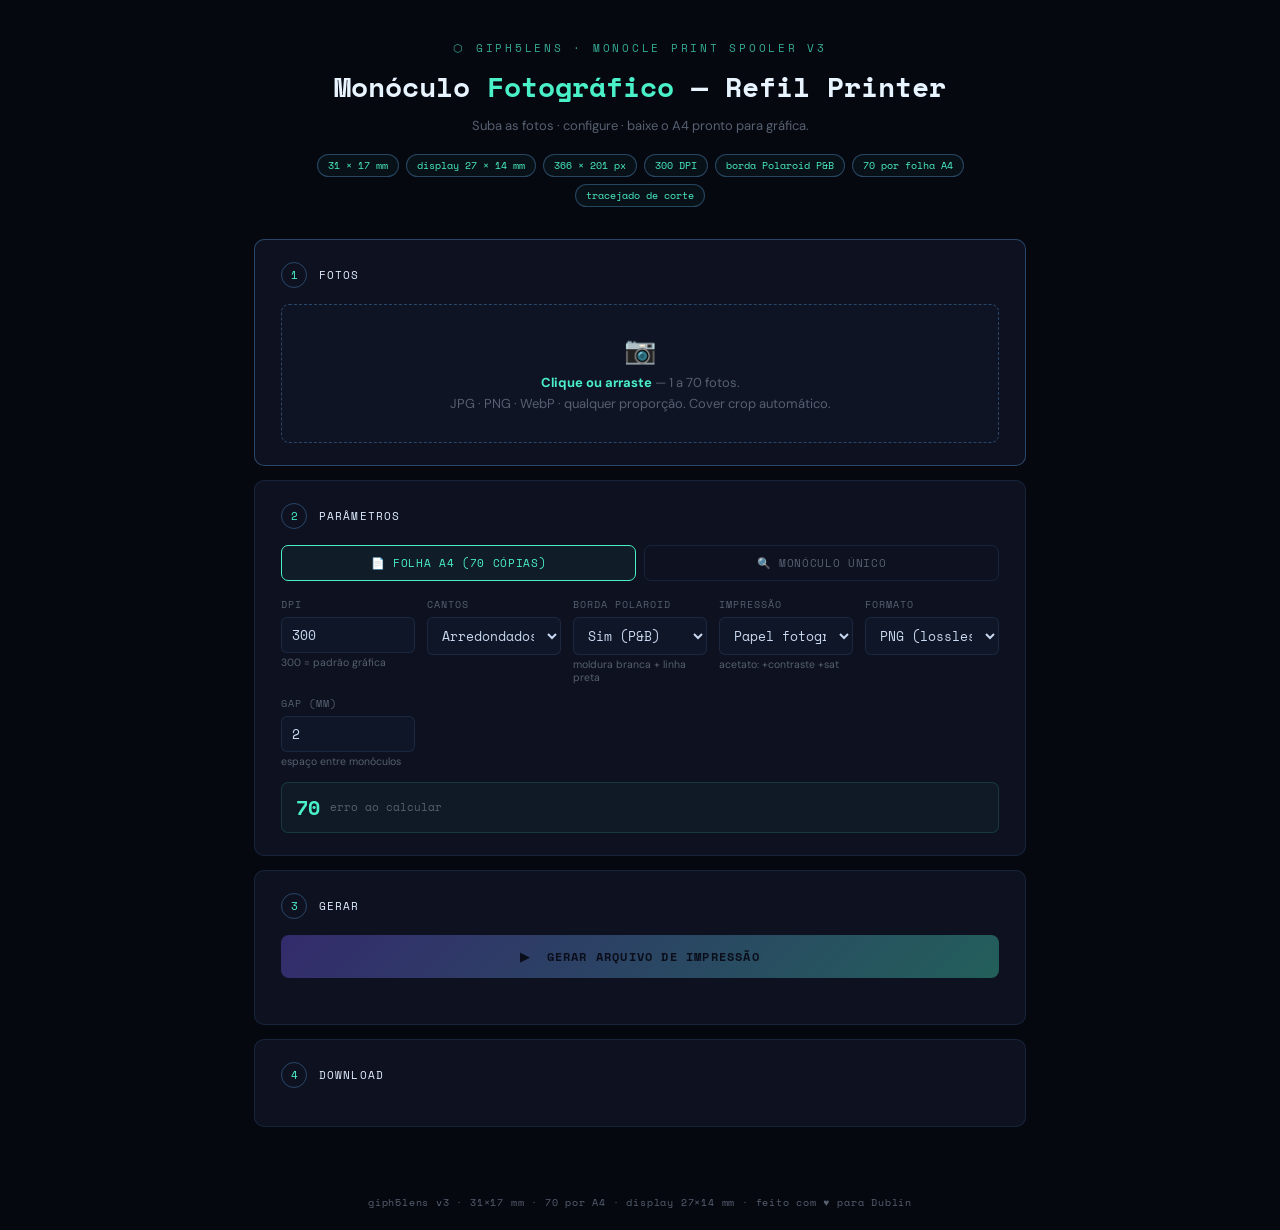
==== commit 5bec68f3: "update grid and layout" ====
--- a/app/templates/index.html
+++ b/app/templates/index.html
@@ -8,157 +8,181 @@
 <style>
 *,*::before,*::after{box-sizing:border-box;margin:0;padding:0}
 :root{
-  --bg:#060810;--surface:#0d1120;--border:rgba(100,180,255,.12);--border-hi:rgba(100,180,255,.32);
-  --text:#c8d8f0;--muted:#566070;--accent:#4af0c8;--accent2:#7b5cfa;--error:#ff5c7a;--warn:#f0a04a;
-  --radius:10px;--mono:'Space Mono',monospace;--sans:'DM Sans',sans-serif;
+  --bg:#060810;--surface:#0d1120;--border:rgba(100,180,255,.12);--hi:rgba(100,180,255,.32);
+  --text:#c8d8f0;--muted:#566070;--accent:#4af0c8;--accent2:#7b5cfa;--err:#ff5c7a;--warn:#f0a04a;
+  --r:10px;--mono:'Space Mono',monospace;--sans:'DM Sans',sans-serif;
 }
 body{background:var(--bg);color:var(--text);font-family:var(--sans);font-size:15px;min-height:100vh;display:flex;flex-direction:column;align-items:center}
-header{width:100%;max-width:820px;padding:44px 24px 0;text-align:center}
-.logo{font-family:var(--mono);font-size:11px;letter-spacing:.25em;color:var(--accent);text-transform:uppercase;margin-bottom:10px;opacity:.75}
-h1{font-family:var(--mono);font-size:clamp(20px,4.5vw,30px);font-weight:700;color:#e8f4ff;margin-bottom:8px}
+header{width:100%;max-width:820px;padding:40px 24px 0;text-align:center}
+.logo{font-family:var(--mono);font-size:11px;letter-spacing:.25em;color:var(--accent);text-transform:uppercase;margin-bottom:10px;opacity:.7}
+h1{font-family:var(--mono);font-size:clamp(18px,4vw,28px);font-weight:700;color:#e8f4ff;margin-bottom:8px}
 h1 span{color:var(--accent)}
-.sub{color:var(--muted);font-size:13px;max-width:540px;margin:0 auto 32px;line-height:1.75}
-
-/* spec strip */
-.spec-strip{display:flex;flex-wrap:wrap;justify-content:center;gap:8px;margin-bottom:36px;max-width:620px}
-.spec-chip{font-family:var(--mono);font-size:10px;letter-spacing:.08em;padding:4px 10px;border:1px solid var(--border-hi);border-radius:20px;color:var(--accent);background:rgba(74,240,200,.04)}
+.sub{color:var(--muted);font-size:13px;max-width:520px;margin:0 auto 16px;line-height:1.75}
+.spec-strip{display:flex;flex-wrap:wrap;justify-content:center;gap:7px;margin-bottom:32px}
+.chip{font-family:var(--mono);font-size:10px;padding:3px 10px;border:1px solid var(--hi);border-radius:20px;color:var(--accent);background:rgba(74,240,200,.04)}
 
 .pipeline{width:100%;max-width:820px;padding:0 24px;display:flex;flex-direction:column;gap:14px}
-.step{background:var(--surface);border:1px solid var(--border);border-radius:var(--radius);padding:22px 26px;transition:border-color .2s}
-.step.active{border-color:var(--border-hi)}.step.done{border-color:rgba(74,240,200,.22)}.step.error{border-color:rgba(255,92,122,.28)}
-.step-head{display:flex;align-items:center;gap:12px;margin-bottom:16px}
-.step-num{width:26px;height:26px;border-radius:50%;border:1.5px solid var(--border-hi);display:grid;place-items:center;font-family:var(--mono);font-size:11px;color:var(--accent);flex-shrink:0}
-.step.done .step-num{background:var(--accent);border-color:var(--accent);color:#060810}
-.step.done .step-num::after{content:'✓';font-size:12px;font-weight:700}
-.step-title{font-family:var(--mono);font-size:11px;letter-spacing:.1em;color:#e0eeff;text-transform:uppercase}
+.step{background:var(--surface);border:1px solid var(--border);border-radius:var(--r);padding:22px 26px;transition:border-color .2s}
+.step.active{border-color:var(--hi)}.step.done{border-color:rgba(74,240,200,.22)}.step.err{border-color:rgba(255,92,122,.28)}
+.sh{display:flex;align-items:center;justify-content:space-between;margin-bottom:16px}
+.sh-left{display:flex;align-items:center;gap:12px}
+.sn{width:26px;height:26px;border-radius:50%;border:1.5px solid var(--hi);display:grid;place-items:center;font-family:var(--mono);font-size:11px;color:var(--accent);flex-shrink:0}
+.step.done .sn{background:var(--accent);border-color:var(--accent);color:#060810}
+.step.done .sn::after{content:'✓';font-size:12px;font-weight:700}
+.st{font-family:var(--mono);font-size:11px;letter-spacing:.1em;color:#e0eeff;text-transform:uppercase}
+
+/* reset btn */
+.btn-reset{font-family:var(--mono);font-size:10px;letter-spacing:.08em;padding:5px 12px;border:1px solid rgba(255,92,122,.3);border-radius:6px;background:transparent;color:var(--err);cursor:pointer;text-transform:uppercase;transition:background .2s,color .2s;display:none}
+.btn-reset:hover{background:rgba(255,92,122,.12)}
+.btn-reset.vis{display:block}
 
 /* dropzone */
-.dz{border:1.5px dashed var(--border-hi);border-radius:8px;padding:28px 16px;text-align:center;cursor:pointer;transition:background .2s,border-color .2s;background:rgba(100,180,255,.02)}
+.dz{border:1.5px dashed var(--hi);border-radius:8px;padding:28px 16px;text-align:center;cursor:pointer;background:rgba(100,180,255,.02);transition:background .2s,border-color .2s}
 .dz:hover,.dz.over{background:rgba(100,180,255,.05);border-color:var(--accent)}
-.dz input{display:none}
-.dz-icon{font-size:26px;margin-bottom:6px}
-.dz-label{font-size:13px;color:var(--muted);line-height:1.6}
-.dz-label strong{color:var(--accent)}
-.thumb-row{display:none;align-items:center;gap:14px;margin-top:14px}
-.thumb-row.vis{display:flex}
-.thumb-img{width:88px;height:64px;border-radius:5px;object-fit:cover;border:1px solid var(--border-hi)}
-.thumb-info{font-size:12px;color:var(--muted);line-height:1.9}
-.thumb-info strong{color:var(--text);display:block;font-size:13px}
-.warn-badge{display:none;margin-top:8px;padding:6px 12px;background:rgba(240,160,74,.08);border:1px solid rgba(240,160,74,.25);border-radius:6px;font-size:12px;color:var(--warn);font-family:var(--mono)}
-.warn-badge.vis{display:block}
+.dz input{display:none}.dz-icon{font-size:26px;margin-bottom:6px}
+.dz-lbl{font-size:13px;color:var(--muted);line-height:1.6}
+.dz-lbl strong{color:var(--accent)}
+
+/* thumbnails grid */
+.thumbs{display:none;flex-wrap:wrap;gap:8px;margin-top:14px}
+.thumbs.vis{display:flex}
+.thumb{position:relative;width:72px;height:52px;border-radius:5px;overflow:hidden;border:1px solid var(--hi)}
+.thumb img{width:100%;height:100%;object-fit:cover;display:block}
+.thumb-rm{position:absolute;top:2px;right:2px;background:rgba(255,92,122,.85);border:none;color:#fff;width:14px;height:14px;border-radius:50%;font-size:9px;cursor:pointer;display:grid;place-items:center}
+.thumb-add{width:72px;height:52px;border-radius:5px;border:1.5px dashed var(--hi);display:grid;place-items:center;font-size:20px;color:var(--muted);cursor:pointer;flex-shrink:0;background:rgba(100,180,255,.02)}
+.thumb-add:hover{border-color:var(--accent);color:var(--accent)}
+
+/* crop warning */
+.crop-warn{display:none;margin-top:10px;padding:8px 12px;background:rgba(240,160,74,.07);border:1px solid rgba(240,160,74,.25);border-radius:6px;font-size:12px;color:var(--warn);font-family:var(--mono)}
+.crop-warn.vis{display:block}
+
+/* fill modal */
+.modal-bg{display:none;position:fixed;inset:0;background:rgba(0,0,0,.65);z-index:100;align-items:center;justify-content:center}
+.modal-bg.vis{display:flex}
+.modal{background:var(--surface);border:1px solid var(--hi);border-radius:var(--r);padding:28px 32px;max-width:420px;width:90%;text-align:center}
+.modal h3{font-family:var(--mono);font-size:14px;color:#e0eeff;margin-bottom:8px}
+.modal p{font-size:13px;color:var(--muted);line-height:1.7;margin-bottom:20px}
+.modal-btns{display:flex;gap:10px;justify-content:center;flex-wrap:wrap}
+.mbtn{padding:10px 20px;border-radius:7px;font-family:var(--mono);font-size:11px;font-weight:700;letter-spacing:.08em;cursor:pointer;text-transform:uppercase;transition:all .2s}
+.mbtn-rep{background:linear-gradient(135deg,var(--accent2),var(--accent));border:none;color:#060810}
+.mbtn-rep:hover{opacity:.85}
+.mbtn-ex{background:transparent;border:1.5px solid var(--hi);color:var(--text)}
+.mbtn-ex:hover{border-color:var(--accent);color:var(--accent)}
+.modal-note{font-size:11px;color:var(--muted);margin-top:12px;font-family:var(--mono)}
 
 /* mode tabs */
-.mode-tabs{display:flex;gap:8px;margin-bottom:16px}
+.tabs{display:flex;gap:8px;margin-bottom:16px}
 .tab{flex:1;padding:9px;border:1px solid var(--border);border-radius:7px;background:transparent;color:var(--muted);font-family:var(--mono);font-size:11px;letter-spacing:.06em;cursor:pointer;transition:all .2s;text-transform:uppercase}
 .tab.active{border-color:var(--accent);color:var(--accent);background:rgba(74,240,200,.05)}
 
 /* params */
-.params-grid{display:grid;grid-template-columns:repeat(auto-fit,minmax(130px,1fr));gap:12px}
+.pg{display:grid;grid-template-columns:repeat(auto-fit,minmax(130px,1fr));gap:12px}
 .pf label{display:block;font-family:var(--mono);font-size:10px;letter-spacing:.1em;color:var(--muted);text-transform:uppercase;margin-bottom:5px}
 .pf input,.pf select{width:100%;background:rgba(100,180,255,.03);border:1px solid var(--border);border-radius:6px;padding:7px 10px;color:var(--text);font-family:var(--mono);font-size:13px;outline:none;transition:border-color .2s}
 .pf input:focus,.pf select:focus{border-color:var(--accent)}
-.pf .hint{font-size:10.5px;color:var(--muted);margin-top:3px;line-height:1.5}
-
-/* layout badge */
-.layout-badge{display:flex;flex-wrap:wrap;align-items:center;gap:10px;margin-top:14px;padding:10px 14px;background:rgba(74,240,200,.04);border:1px solid rgba(74,240,200,.14);border-radius:7px;font-family:var(--mono);font-size:11px}
-.badge-count{font-size:20px;font-weight:700;color:var(--accent)}
-.badge-sub{color:var(--muted);line-height:1.8}
-
-/* monocle preview pill */
-.monocle-pill{display:inline-flex;align-items:center;gap:6px;padding:4px 12px;border:1px solid var(--border-hi);border-radius:20px;font-family:var(--mono);font-size:10px;color:var(--muted);margin-top:10px}
-.monocle-pill span{color:var(--accent)}
-
-/* btn */
+.pf .hint{font-size:10.5px;color:var(--muted);margin-top:3px}
+
+/* badge */
+.badge{display:flex;flex-wrap:wrap;align-items:center;gap:10px;margin-top:14px;padding:10px 14px;background:rgba(74,240,200,.04);border:1px solid rgba(74,240,200,.14);border-radius:7px;font-family:var(--mono);font-size:11px}
+.bc{font-size:20px;font-weight:700;color:var(--accent)}
+.bs{color:var(--muted);line-height:1.9}
+
+/* btn run */
 .btn-run{display:flex;align-items:center;justify-content:center;gap:8px;width:100%;margin-top:10px;padding:13px;background:linear-gradient(135deg,var(--accent2),var(--accent));border:none;border-radius:8px;color:#060810;font-family:var(--mono);font-size:12px;font-weight:700;letter-spacing:.1em;text-transform:uppercase;cursor:pointer;transition:opacity .2s,transform .1s}
 .btn-run:disabled{opacity:.35;cursor:not-allowed}
 .btn-run:not(:disabled):hover{opacity:.85}
 .btn-run:not(:disabled):active{transform:scale(.98)}
 
 /* progress */
-.prog-track{height:3px;background:var(--border);border-radius:3px;overflow:hidden;margin-top:14px;display:none}
-.prog-track.vis{display:block}
-.prog-bar{height:100%;background:linear-gradient(90deg,var(--accent2),var(--accent));width:0%;transition:width .4s ease}
-.status-msg{font-family:var(--mono);font-size:11px;color:var(--muted);margin-top:8px;min-height:16px}
-.status-msg.ok{color:var(--accent)}.status-msg.err{color:var(--error)}
+.pt{height:3px;background:var(--border);border-radius:3px;overflow:hidden;margin-top:14px;display:none}
+.pt.vis{display:block}
+.pb{height:100%;background:linear-gradient(90deg,var(--accent2),var(--accent));width:0%;transition:width .4s ease}
+.sm{font-family:var(--mono);font-size:11px;color:var(--muted);margin-top:8px;min-height:16px}
+.sm.ok{color:var(--accent)}.sm.err{color:var(--err)}
 
 /* result */
-.result-panel{display:none;flex-direction:column;align-items:center;gap:16px}
-.result-panel.vis{display:flex}
-.preview-wrap{border:1px solid var(--border-hi);border-radius:6px;overflow:hidden;box-shadow:0 0 30px rgba(74,240,200,.07)}
-.preview-wrap img{display:block;max-width:100%;height:auto;max-height:560px}
-.result-meta{font-family:var(--mono);font-size:11px;color:var(--muted);text-align:center;line-height:2}
-.result-meta strong{color:var(--accent)}
-.btn-dl{display:flex;align-items:center;gap:8px;padding:10px 24px;background:transparent;border:1.5px solid var(--accent);border-radius:8px;color:var(--accent);font-family:var(--mono);font-size:11px;font-weight:700;letter-spacing:.1em;text-transform:uppercase;cursor:pointer;text-decoration:none;transition:background .2s,color .2s}
+.rp{display:none;flex-direction:column;align-items:center;gap:16px}
+.rp.vis{display:flex}
+.pw{border:1px solid var(--hi);border-radius:6px;overflow:hidden;box-shadow:0 0 28px rgba(74,240,200,.07)}
+.pw img{display:block;max-width:100%;height:auto;max-height:540px}
+.rm{font-family:var(--mono);font-size:11px;color:var(--muted);text-align:center;line-height:2}
+.rm strong{color:var(--accent)}
+.dl-row{display:flex;gap:10px;flex-wrap:wrap;justify-content:center}
+.btn-dl{display:flex;align-items:center;gap:7px;padding:10px 22px;background:transparent;border:1.5px solid var(--accent);border-radius:8px;color:var(--accent);font-family:var(--mono);font-size:11px;font-weight:700;letter-spacing:.1em;text-transform:uppercase;cursor:pointer;text-decoration:none;transition:background .2s,color .2s}
 .btn-dl:hover{background:var(--accent);color:#060810}
-.print-tip{background:rgba(123,92,250,.06);border:1px solid rgba(123,92,250,.18);border-radius:8px;padding:12px 16px;font-size:12px;line-height:1.85;color:var(--muted);max-width:480px;text-align:center}
-.print-tip strong{color:#e0eeff}
+.btn-dl.sec{border-color:var(--accent2);color:var(--accent2)}
+.btn-dl.sec:hover{background:var(--accent2);color:#060810}
+.ptip{background:rgba(123,92,250,.06);border:1px solid rgba(123,92,250,.18);border-radius:8px;padding:12px 16px;font-size:12px;line-height:1.85;color:var(--muted);max-width:480px;text-align:center}
+.ptip strong{color:#e0eeff}
 
 footer{margin-top:48px;padding:20px;font-family:var(--mono);font-size:10px;color:var(--muted);letter-spacing:.08em;text-align:center}
 </style>
 </head>
 <body>
 
+<!-- MODAL: repeat vs exact -->
+<div class="modal-bg" id="modal-bg">
+  <div class="modal">
+    <h3>Como preencher a folha A4?</h3>
+    <p id="modal-msg">Você enviou <strong id="m-n">?</strong> fotos para <strong id="m-total">70</strong> posições.</p>
+    <div class="modal-btns">
+      <button class="mbtn mbtn-rep" onclick="confirmFill('repeat')">🔁 Repetir até 70</button>
+      <button class="mbtn mbtn-ex"  onclick="confirmFill('exact')">📐 Só as <span id="m-n2">?</span> fotos</button>
+    </div>
+    <p class="modal-note" id="modal-note"></p>
+  </div>
+</div>
+
 <header>
-  <p class="logo">⬡ giph5lens · monocle print spooler v2</p>
+  <p class="logo">⬡ giph5lens · monocle print spooler v3</p>
   <h1>Monóculo <span>Fotográfico</span> — Refil Printer</h1>
-  <p class="sub">Suba uma foto · a API converte para as medidas exatas do monóculo · baixe pronto para gráfica.</p>
+  <p class="sub">Suba as fotos · configure · baixe o A4 pronto para gráfica.</p>
   <div class="spec-strip">
-    <span class="spec-chip">26 × 19 mm</span>
-    <span class="spec-chip">307 × 224 px</span>
-    <span class="spec-chip">300 DPI</span>
-    <span class="spec-chip">bleed 0.5 mm</span>
-    <span class="spec-chip">border-radius 1 mm</span>
-    <span class="spec-chip">91 por folha A4</span>
-    <span class="spec-chip">cover crop centralizado</span>
+    <span class="chip">31 × 17 mm</span>
+    <span class="chip">display 27 × 14 mm</span>
+    <span class="chip">366 × 201 px</span>
+    <span class="chip">300 DPI</span>
+    <span class="chip">borda Polaroid P&B</span>
+    <span class="chip">70 por folha A4</span>
+    <span class="chip">tracejado de corte</span>
   </div>
 </header>
 
 <main class="pipeline">
 
-  <!-- STEP 1 -->
+  <!-- STEP 1: Upload -->
   <section class="step active" id="step-upload">
-    <div class="step-head"><div class="step-num" id="num-1">1</div><span class="step-title">Foto</span></div>
+    <div class="sh">
+      <div class="sh-left">
+        <div class="sn" id="n1">1</div>
+        <span class="st">Fotos</span>
+      </div>
+      <button class="btn-reset" id="btn-reset" onclick="resetAll()">↺ Limpar</button>
+    </div>
     <div class="dz" id="dz">
       <input type="file" id="fi" accept="image/*" multiple/>
       <div class="dz-icon">📷</div>
-      <p class="dz-label"><strong>Clique ou arraste</strong> a foto aqui.<br/>
-      JPG · PNG · qualquer proporção. Você pode selecionar múltiplas imagens. Cover crop centralizado automático.</p>
-    </div>
-    <div class="thumb-row" id="thumb-row">
-      <img class="thumb-img" id="thumb-img" src="" alt="preview"/>
-      <div class="thumb-info">
-        <strong id="t-name"></strong>
-        <span id="t-size"></span><br/>
-        <span id="t-dims"></span>
-        <div id="t-count" style="font-size:12px;color:var(--muted)"></div>
-      </div>
-    </div>
-    <div class="warn-badge" id="warn-badge">⚠️ crop_loss_risk = high — foto com proporção muito diferente de 26:19. Confira o preview antes de imprimir.</div>
-    <div class="monocle-pill">Monóculo: <span>26 × 19 mm</span> · canvas: <span>307 × 224 px</span> · bleed: <span>319 × 236 px</span></div>
+      <p class="dz-lbl"><strong>Clique ou arraste</strong> — 1 a 70 fotos.<br/>
+      JPG · PNG · WebP · qualquer proporção. Cover crop automático.</p>
+    </div>
+    <div class="thumbs" id="thumbs">
+      <div class="thumb-add" id="thumb-add" title="Adicionar mais fotos">＋</div>
+    </div>
+    <div class="crop-warn" id="crop-warn">⚠️ crop_loss_risk = high — uma ou mais fotos têm proporção muito diferente de 27:14. Confira o preview antes de imprimir.</div>
   </section>
 
-  <!-- STEP 2 -->
+  <!-- STEP 2: Params -->
   <section class="step" id="step-params">
-    <div class="step-head"><div class="step-num" id="num-2">2</div><span class="step-title">Parâmetros</span></div>
-
-    <div class="mode-tabs">
-      <button class="tab active" id="tab-a4" onclick="setMode('a4')">📄 Folha A4 completa</button>
-      <button class="tab" id="tab-single" onclick="setMode('single')">🔍 Monóculo único</button>
-    </div>
-
-    <div class="params-grid">
+    <div class="sh"><div class="sh-left"><div class="sn" id="n2">2</div><span class="st">Parâmetros</span></div></div>
+    <div class="tabs">
+      <button class="tab active" id="tab-a4"     onclick="setMode('a4')">📄 Folha A4 (70 cópias)</button>
+      <button class="tab"        id="tab-single" onclick="setMode('single')">🔍 Monóculo único</button>
+    </div>
+    <div class="pg">
       <div class="pf">
         <label>DPI</label>
         <input type="number" id="p-dpi" value="300" min="150" max="600"/>
         <p class="hint">300 = padrão gráfica</p>
-      </div>
-      <div class="pf">
-        <label>Bleed</label>
-        <select id="p-bleed">
-          <option value="true" selected>Sim (0.5 mm)</option>
-          <option value="false">Não</option>
-        </select>
-        <p class="hint">evita borda branca no corte</p>
       </div>
       <div class="pf">
         <label>Cantos</label>
@@ -166,15 +190,22 @@
           <option value="true" selected>Arredondados (1 mm)</option>
           <option value="false">Retos</option>
         </select>
-        <p class="hint">border-radius do monóculo</p>
       </div>
       <div class="pf">
-        <label>Modo impressão</label>
+        <label>Borda Polaroid</label>
+        <select id="p-polaroid">
+          <option value="true" selected>Sim (P&B)</option>
+          <option value="false">Não</option>
+        </select>
+        <p class="hint">moldura branca + linha preta</p>
+      </div>
+      <div class="pf">
+        <label>Impressão</label>
         <select id="p-enhance">
           <option value="false" selected>Papel fotográfico</option>
-          <option value="true">Acetato / Transparência</option>
+          <option value="true">Acetato</option>
         </select>
-        <p class="hint">acetato: +15% contraste +20% sat</p>
+        <p class="hint">acetato: +contraste +sat</p>
       </div>
       <div class="pf">
         <label>Formato</label>
@@ -182,252 +213,292 @@
           <option value="PNG" selected>PNG (lossless)</option>
           <option value="TIFF">TIFF (máx. fidelidade)</option>
         </select>
-        <p class="hint">TIFF para gráfica profissional</p>
-      </div>
-      <div class="pf" id="gap-field">
+      </div>
+      <div class="pf" id="f-gap">
         <label>Gap (mm)</label>
         <input type="number" id="p-gap" value="2" min="1" max="8" step="0.5"/>
         <p class="hint">espaço entre monóculos</p>
       </div>
-      <div class="pf">
-        <label>Repetir para preencher A4</label>
-        <select id="p-repeat">
-          <option value="repeat" selected>Sim — repetir em loop</option>
-          <option value="no-repeat">Não — só as selecionadas</option>
-        </select>
-        <p class="hint">Se não repetir, as posições vazias ficam em branco.</p>
-      </div>
-    </div>
-
-    <div class="layout-badge" id="layout-badge">
-      <span class="badge-count" id="b-count">…</span>
-      <span class="badge-sub" id="b-sub">calculando…</span>
+    </div>
+    <div class="badge" id="badge">
+      <span class="bc" id="bc">70</span>
+      <span class="bs" id="bs">5 colunas × 14 linhas · 31×17 mm · 300 DPI · A4</span>
     </div>
   </section>
 
-  <!-- STEP 3 -->
+  <!-- STEP 3: Gerar -->
   <section class="step" id="step-process">
-    <div class="step-head"><div class="step-num" id="num-3">3</div><span class="step-title">Processar</span></div>
-    <div style="display:flex;gap:8px">
-      <button class="btn-run" id="btn-run" style="flex:1" disabled>▶ &nbsp;Gerar Arquivo de Impressão</button>
-      <button id="btn-reset" style="padding:11px;border-radius:8px;border:1px solid var(--border);background:transparent;color:var(--muted);cursor:pointer">⟲ Limpar</button>
-    </div>
-    <div class="prog-track" id="prog-track"><div class="prog-bar" id="prog-bar"></div></div>
-    <p class="status-msg" id="status-msg"></p>
+    <div class="sh"><div class="sh-left"><div class="sn" id="n3">3</div><span class="st">Gerar</span></div></div>
+    <button class="btn-run" id="btn-run" disabled>▶ &nbsp;Gerar Arquivo de Impressão</button>
+    <div class="pt" id="pt"><div class="pb" id="pb"></div></div>
+    <p class="sm" id="sm"></p>
   </section>
 
-  <!-- STEP 4 -->
+  <!-- STEP 4: Download -->
   <section class="step" id="step-result">
-    <div class="step-head"><div class="step-num" id="num-4">4</div><span class="step-title">Download</span></div>
-    <div class="result-panel" id="result-panel">
-      <div class="preview-wrap"><img id="preview-img" src="" alt="Preview"/></div>
-      <p class="result-meta" id="result-meta"></p>
-      <div style="display:flex;gap:10px;align-items:center">
-        <a class="btn-dl" id="btn-dl" href="#" download>↓ &nbsp;Baixar arquivo de impressão</a>
-        <button id="btn-print" class="btn-dl" style="background:transparent;border-color:var(--accent);color:var(--accent)">🖨️ &nbsp;Imprimir/PDF</button>
-      </div>
-      <div class="print-tip">
+    <div class="sh"><div class="sh-left"><div class="sn" id="n4">4</div><span class="st">Download</span></div></div>
+    <div class="rp" id="rp">
+      <div class="pw"><img id="prev-img" src="" alt="preview"/></div>
+      <p class="rm" id="rm"></p>
+      <div class="dl-row">
+        <a class="btn-dl" id="btn-dl" href="#" download>↓ &nbsp;Baixar para Impressão</a>
+      </div>
+      <div class="ptip">
         <strong>Como imprimir:</strong><br/>
-        Envie para a gráfica ou impressora fotográfica.<br/>
-        Selecione <strong>tamanho real · 100% · sem ajuste automático</strong>.<br/>
-        Papel fotográfico glossy 200g+ ou acetato (modo transparência).
+        Envie o arquivo para gráfica ou impressora fotográfica.<br/>
+        <strong>A4 · tamanho real · 100% · sem escalonamento automático</strong>.<br/>
+        Corte nas linhas tracejadas. Papel fotográfico glossy 200g+.
       </div>
     </div>
   </section>
 
 </main>
 
-<footer>giph5lens v2 · 26×19 mm · 307×224 px · 91 por A4 · feito com ♥ para Dublin</footer>
+<footer>giph5lens v3 · 31×17 mm · 70 por A4 · display 27×14 mm · feito com ♥ para Dublin</footer>
 
 <script>
-let files = [], jobId = null, pollTimer = null, mode = 'a4';
-
-const dz         = document.getElementById('dz');
-const fi         = document.getElementById('fi');
-const thumbRow   = document.getElementById('thumb-row');
-const thumbImg   = document.getElementById('thumb-img');
-const warnBadge  = document.getElementById('warn-badge');
-const btnRun     = document.getElementById('btn-run');
-const progTrack  = document.getElementById('prog-track');
-const progBar    = document.getElementById('prog-bar');
-const statusMsg  = document.getElementById('status-msg');
-const resultPanel= document.getElementById('result-panel');
-const previewImg = document.getElementById('preview-img');
-const btnDl      = document.getElementById('btn-dl');
-const resultMeta = document.getElementById('result-meta');
-const bCount     = document.getElementById('b-count');
-const bSub       = document.getElementById('b-sub');
-const btnReset   = document.getElementById('btn-reset');
-const btnPrint   = document.getElementById('btn-print');
-
+let files = [], mode = 'a4', jobId = null, timer = null, pendingFill = null;
+
+const dz       = document.getElementById('dz');
+const fi       = document.getElementById('fi');
+const thumbsEl = document.getElementById('thumbs');
+const thumbAdd = document.getElementById('thumb-add');
+const cropWarn = document.getElementById('crop-warn');
+const btnRun   = document.getElementById('btn-run');
+const pt       = document.getElementById('pt');
+const pb       = document.getElementById('pb');
+const sm       = document.getElementById('sm');
+const rp       = document.getElementById('rp');
+const prevImg  = document.getElementById('prev-img');
+const btnDl    = document.getElementById('btn-dl');
+const rm       = document.getElementById('rm');
+const bc       = document.getElementById('bc');
+const bs       = document.getElementById('bs');
+const btnReset = document.getElementById('btn-reset');
+const modalBg  = document.getElementById('modal-bg');
+const mN       = document.getElementById('m-n');
+const mN2      = document.getElementById('m-n2');
+const mTotal   = document.getElementById('m-total');
+const mNote    = document.getElementById('modal-note');
+
+// ── Drop & file select ────────────────────────────────────────────────────────
 dz.addEventListener('click', () => fi.click());
 dz.addEventListener('dragover', e => { e.preventDefault(); dz.classList.add('over'); });
 dz.addEventListener('dragleave', () => dz.classList.remove('over'));
-dz.addEventListener('drop', e => { e.preventDefault(); dz.classList.remove('over'); setFiles(e.dataTransfer.files); });
-fi.addEventListener('change', () => setFiles(fi.files));
-
-function setFiles(flist) {
-  const arr = Array.from(flist || []);
-  if (arr.length === 0) return;
-  files = arr.filter(f => f.type && f.type.startsWith('image/'));
-  if (files.length === 0) return;
-  const first = files[0];
-  const url = URL.createObjectURL(first);
-  thumbImg.src = url;
-  document.getElementById('t-name').textContent = first.name;
-  document.getElementById('t-size').textContent = (first.size/1024).toFixed(0) + ' KB';
-  document.getElementById('t-count').textContent = files.length > 1 ? files.length + ' imagens selecionadas' : '';
-  const imgEl = new Image();
-  imgEl.onload = () => {
-    document.getElementById('t-dims').textContent = imgEl.width + '×' + imgEl.height + ' px';
-    const srcAr = imgEl.width / imgEl.height;
-    const tgtAr = 307 / 224;
-    const diff  = Math.abs(srcAr - tgtAr) / tgtAr;
-    warnBadge.classList.toggle('vis', diff > 0.35);
-  };
-  imgEl.src = url;
-  thumbRow.classList.add('vis');
-  btnRun.disabled = false;
+dz.addEventListener('drop', e => { e.preventDefault(); dz.classList.remove('over'); addFiles([...e.dataTransfer.files]); });
+fi.addEventListener('change', () => { addFiles([...fi.files]); fi.value = ''; });
+thumbAdd.addEventListener('click', () => fi.click());
+
+function addFiles(newFiles) {
+  newFiles.forEach(f => {
+    if (files.length >= 70) return;
+    if (!f.type.startsWith('image/')) return;
+    files.push(f);
+  });
+  renderThumbs();
+  checkCropRisk();
+  syncRun();
   fetchBadge();
 }
 
+function renderThumbs() {
+  // Remove thumbs antigos (exceto o botão +)
+  [...thumbsEl.querySelectorAll('.thumb')].forEach(t => t.remove());
+  files.forEach((f, i) => {
+    const url = URL.createObjectURL(f);
+    const div = document.createElement('div');
+    div.className = 'thumb';
+    div.innerHTML = `<img src="${url}" alt="frame ${i+1}"/>
+      <button class="thumb-rm" data-i="${i}">×</button>`;
+    thumbsEl.insertBefore(div, thumbAdd);
+  });
+  thumbsEl.classList.toggle('vis', files.length > 0);
+  btnReset.classList.toggle('vis', files.length > 0);
+  thumbAdd.style.display = files.length >= 70 ? 'none' : 'grid';
+}
+
+thumbsEl.addEventListener('click', e => {
+  const btn = e.target.closest('.thumb-rm');
+  if (!btn) return;
+  files.splice(+btn.dataset.i, 1);
+  renderThumbs(); checkCropRisk(); syncRun(); fetchBadge();
+});
+
+function checkCropRisk() {
+  let highRisk = false;
+  let checked  = 0;
+  if (!files.length) { cropWarn.classList.remove('vis'); return; }
+  files.forEach(f => {
+    const img = new Image();
+    img.onload = () => {
+      const ar  = img.width / img.height;
+      const tar = 319 / 165;  // display 27×14mm
+      if (Math.abs(ar - tar) / tar > 0.35) highRisk = true;
+      checked++;
+      if (checked === files.length) cropWarn.classList.toggle('vis', highRisk);
+    };
+    img.src = URL.createObjectURL(f);
+  });
+}
+
+function syncRun() {
+  btnRun.disabled = files.length === 0;
+}
+
+// ── Badge ─────────────────────────────────────────────────────────────────────
+async function fetchBadge() {
+  if (mode === 'single') {
+    bc.textContent = '1';
+    bs.textContent = 'monóculo único · 31×17 mm · display 27×14 mm';
+    return;
+  }
+  try {
+    const p = new URLSearchParams({ dpi: document.getElementById('p-dpi').value, gap_mm: document.getElementById('p-gap').value, margin_mm: 8 });
+    const d = await fetch('/api/layout-calc?' + p).then(r => r.json());
+    const n = files.length;
+    bc.textContent = d.total_per_a4 + ' monóculos';
+    bs.textContent = `${d.cols}×${d.rows} · ${n > 0 ? n + ' foto' + (n > 1 ? 's' : '') + ' · ' : ''}31×17 mm · ${d.dpi} DPI · A4`;
+  } catch { bs.textContent = 'erro ao calcular'; }
+}
+
+['p-dpi','p-gap'].forEach(id => document.getElementById(id)?.addEventListener('input', fetchBadge));
+fetchBadge();
+
+// ── Modo ──────────────────────────────────────────────────────────────────────
 function setMode(m) {
   mode = m;
   document.getElementById('tab-a4').classList.toggle('active', m === 'a4');
   document.getElementById('tab-single').classList.toggle('active', m === 'single');
-  document.getElementById('gap-field').style.opacity = m === 'a4' ? '1' : '0.35';
+  document.getElementById('f-gap').style.opacity = m === 'a4' ? '1' : '.4';
   fetchBadge();
 }
 
-async function fetchBadge() {
-  if (mode === 'single') {
-    bCount.textContent = '1';
-    bSub.textContent   = 'monóculo único · 26×19 mm · 307×224 px (+ bleed: 319×236 px)';
-    return;
+// ── Processar ─────────────────────────────────────────────────────────────────
+btnRun.addEventListener('click', () => {
+  if (!files.length) return;
+  const total = 70;
+  // Se modo A4 e menos fotos que total → perguntar
+  if (mode === 'a4' && files.length < total) {
+    mN.textContent = files.length;
+    mN2.textContent = files.length;
+    mTotal.textContent = total;
+    const smaller = (files.length * 366 * 201 * 3 / 1024 / 1024).toFixed(1);
+    const bigger  = (total * 366 * 201 * 3 / 1024 / 1024).toFixed(1);
+    mNote.textContent = `Só as ${files.length}: arquivo menor (~${smaller}MB) · Repetir: mais cópias (~${bigger}MB)`;
+    modalBg.classList.add('vis');
+  } else {
+    startJob('repeat');
   }
-  try {
-    const params = new URLSearchParams({
-      dpi: document.getElementById('p-dpi').value,
-      gap_mm: document.getElementById('p-gap').value,
-      margin_mm: 8,
-    });
-    const r = await fetch('/api/layout-calc?' + params);
-    const d = await r.json();
-    bCount.textContent = d.total_per_a4 + ' monóculos';
-    bSub.textContent   = `${d.cols} colunas × ${d.rows} linhas · ${d.dpi} DPI · A4 210×297 mm`;
-  } catch { bSub.textContent = 'erro ao calcular'; }
-}
-
-['p-dpi','p-gap'].forEach(id => {
-  const el = document.getElementById(id);
-  if (el) el.addEventListener('input', fetchBadge);
 });
-fetchBadge();
-
-if (btnReset) btnReset.addEventListener('click', resetForm);
-if (btnPrint) btnPrint.addEventListener('click', printAsPDF);
-
-btnRun.addEventListener('click', async () => {
-  if (!files || files.length === 0) return;
+
+function confirmFill(fill) {
+  modalBg.classList.remove('vis');
+  startJob(fill);
+}
+
+async function startJob(fill) {
   btnRun.disabled = true;
-  progTrack.classList.add('vis');
-  progBar.style.width = '8%';
-  setStatus('Enviando…', '');
+  pt.classList.add('vis');
+  pb.style.width = '8%';
+  setSm('Enviando…', '');
 
   const fd = new FormData();
-  for (const f of files) fd.append('file', f);
-  fd.append('mode',   mode);
-  fd.append('dpi',    document.getElementById('p-dpi').value);
-  fd.append('with_bleed',            document.getElementById('p-bleed').value);
-  fd.append('round_corners',         document.getElementById('p-corners').value);
-  fd.append('enhance_transparency',  document.getElementById('p-enhance').value);
-  fd.append('export_format',         document.getElementById('p-format').value);
-  fd.append('gap_mm',  document.getElementById('p-gap').value);
-  fd.append('margin_mm', '8');
-  fd.append('repeat', document.getElementById('p-repeat').value);
+  files.forEach(f => fd.append('files', f));
+  fd.append('mode',               mode);
+  fd.append('dpi',                document.getElementById('p-dpi').value);
+  fd.append('round_corners',      document.getElementById('p-corners').value);
+  fd.append('polaroid_border',    document.getElementById('p-polaroid').value);
+  fd.append('enhance_transparency', document.getElementById('p-enhance').value);
+  fd.append('export_format',      document.getElementById('p-format').value);
+  fd.append('fill_mode',          fill);
+  fd.append('gap_mm',             document.getElementById('p-gap').value);
+  fd.append('margin_mm',          '8');
+  fd.append('draw_cut_lines',     'true');
 
   try {
     const r = await fetch('/api/process', { method: 'POST', body: fd });
     const d = await r.json();
     if (!r.ok) throw new Error(d.detail || 'Erro');
     jobId = d.job_id;
-    progBar.style.width = '28%';
-    setStatus('Processando imagem…', '');
-    pollTimer = setInterval(poll, 900);
+    pb.style.width = '28%';
+    setSm('Processando…', '');
+    timer = setInterval(poll, 900);
   } catch(e) {
-    setStatus('Erro: ' + e.message, 'err');
-    progTrack.classList.remove('vis');
+    setSm('Erro: ' + e.message, 'err');
+    pt.classList.remove('vis');
     btnRun.disabled = false;
   }
-});
+}
 
 async function poll() {
   try {
-    const r = await fetch('/api/status/' + jobId);
-    const d = await r.json();
-    if (d.status === 'processing') { progBar.style.width = '65%'; setStatus(d.message, ''); }
+    const d = await fetch('/api/status/' + jobId).then(r => r.json());
+    if (d.status === 'processing') { pb.style.width = '65%'; setSm(d.message, ''); }
     if (d.status === 'done') {
-      clearInterval(pollTimer);
-      progBar.style.width = '100%';
-      setStatus(d.message, 'ok');
+      clearInterval(timer);
+      pb.style.width = '100%';
+      setSm(d.message, 'ok');
       markDone(3); markDone(4);
       showResult(d.info);
     }
     if (d.status === 'error') {
-      clearInterval(pollTimer);
-      setStatus(d.message, 'err');
+      clearInterval(timer);
+      setSm(d.message, 'err');
       btnRun.disabled = false;
-      progTrack.classList.remove('vis');
+      pt.classList.remove('vis');
     }
   } catch {}
 }
 
 function showResult(info) {
-  resultPanel.classList.add('vis');
-  previewImg.src = '/api/preview/' + jobId + '?t=' + Date.now();
-  btnDl.href     = '/api/download/' + jobId;
+  rp.classList.add('vis');
+  prevImg.src = '/api/preview/' + jobId + '?t=' + Date.now();
+  btnDl.href  = '/api/download/' + jobId;
   if (info) {
     const risk = info.crop_loss_risk || 'low';
-    resultMeta.innerHTML =
-      `<strong>${info.output_px}</strong> · ${info.dpi} DPI · ${info.format}` +
-      (info.total_per_a4 ? ` · <strong>${info.total_per_a4} cópias A4</strong>` : '') +
-      (info.selected ? ` · ${info.selected} imagens selecionadas` : '') +
-      (info.repeated ? ` · imagens repetidas para preencher` : '') +
+    rm.innerHTML =
+      (info.cells_used ? `<strong>${info.cells_used}</strong> monóculos · ` : '') +
+      (info.photos_uploaded ? `${info.photos_uploaded} foto(s) · ` : '') +
+      `${info.dpi || 300} DPI · ${info.format || 'PNG'}` +
       (risk === 'high' ? ` · <span style="color:var(--warn)">⚠ crop risk alto</span>` : '');
   }
   document.getElementById('step-result').scrollIntoView({ behavior: 'smooth' });
 }
 
-// Reset button
-function resetForm() {
-  files = [];
-  fi.value = '';
-  thumbRow.classList.remove('vis');
-  warnBadge.classList.remove('vis');
+// ── Reset ────────────────────────────────────────────────────────────────────
+function resetAll() {
+  files = []; jobId = null;
+  clearInterval(timer);
+  renderThumbs();
+  cropWarn.classList.remove('vis');
   btnRun.disabled = true;
-  resultPanel.classList.remove('vis');
-  progTrack.classList.remove('vis');
-  setStatus('', '');
-}
-
-// Print as PDF (abre uma janela com preview e chama print)
-function printAsPDF() {
-  if (!jobId) return;
-  const w = window.open('/api/preview-print/' + jobId, '_blank');
-  if (!w) alert('Permita pop-ups para abrir a janela de impressão.');
-}
-
-function setStatus(msg, cls) {
-  statusMsg.textContent = msg;
-  statusMsg.className   = 'status-msg ' + cls;
-}
-
+  pt.classList.remove('vis');
+  pb.style.width = '0%';
+  setSm('', '');
+  rp.classList.remove('vis');
+  prevImg.src = '';
+  btnDl.href = '#';
+  // reset steps
+  ['upload','params','process','result'].forEach(id => {
+    const s = document.getElementById('step-' + id);
+    if (s) { s.classList.remove('done','err'); }
+  });
+  document.getElementById('step-upload').classList.add('active');
+  ['n1','n2','n3','n4'].forEach((id,i) => {
+    const el = document.getElementById(id);
+    if (el) { el.innerHTML = ''; el.textContent = i+1; }
+  });
+  fetchBadge();
+  window.scrollTo({ top: 0, behavior: 'smooth' });
+}
+
+function setSm(msg, cls) { sm.textContent = msg; sm.className = 'sm ' + cls; }
 function markDone(n) {
   const ids = ['','upload','params','process','result'];
-  const step = document.getElementById('step-' + ids[n]);
-  const num  = document.getElementById('num-' + n);
-  if (step) { step.classList.remove('active'); step.classList.add('done'); }
-  if (num)  { num.innerHTML = ''; }
+  const s = document.getElementById('step-' + ids[n]);
+  const el = document.getElementById('n' + n);
+  if (s) { s.classList.remove('active'); s.classList.add('done'); }
+  if (el) { el.innerHTML = ''; }
 }
 </script>
 </body>
